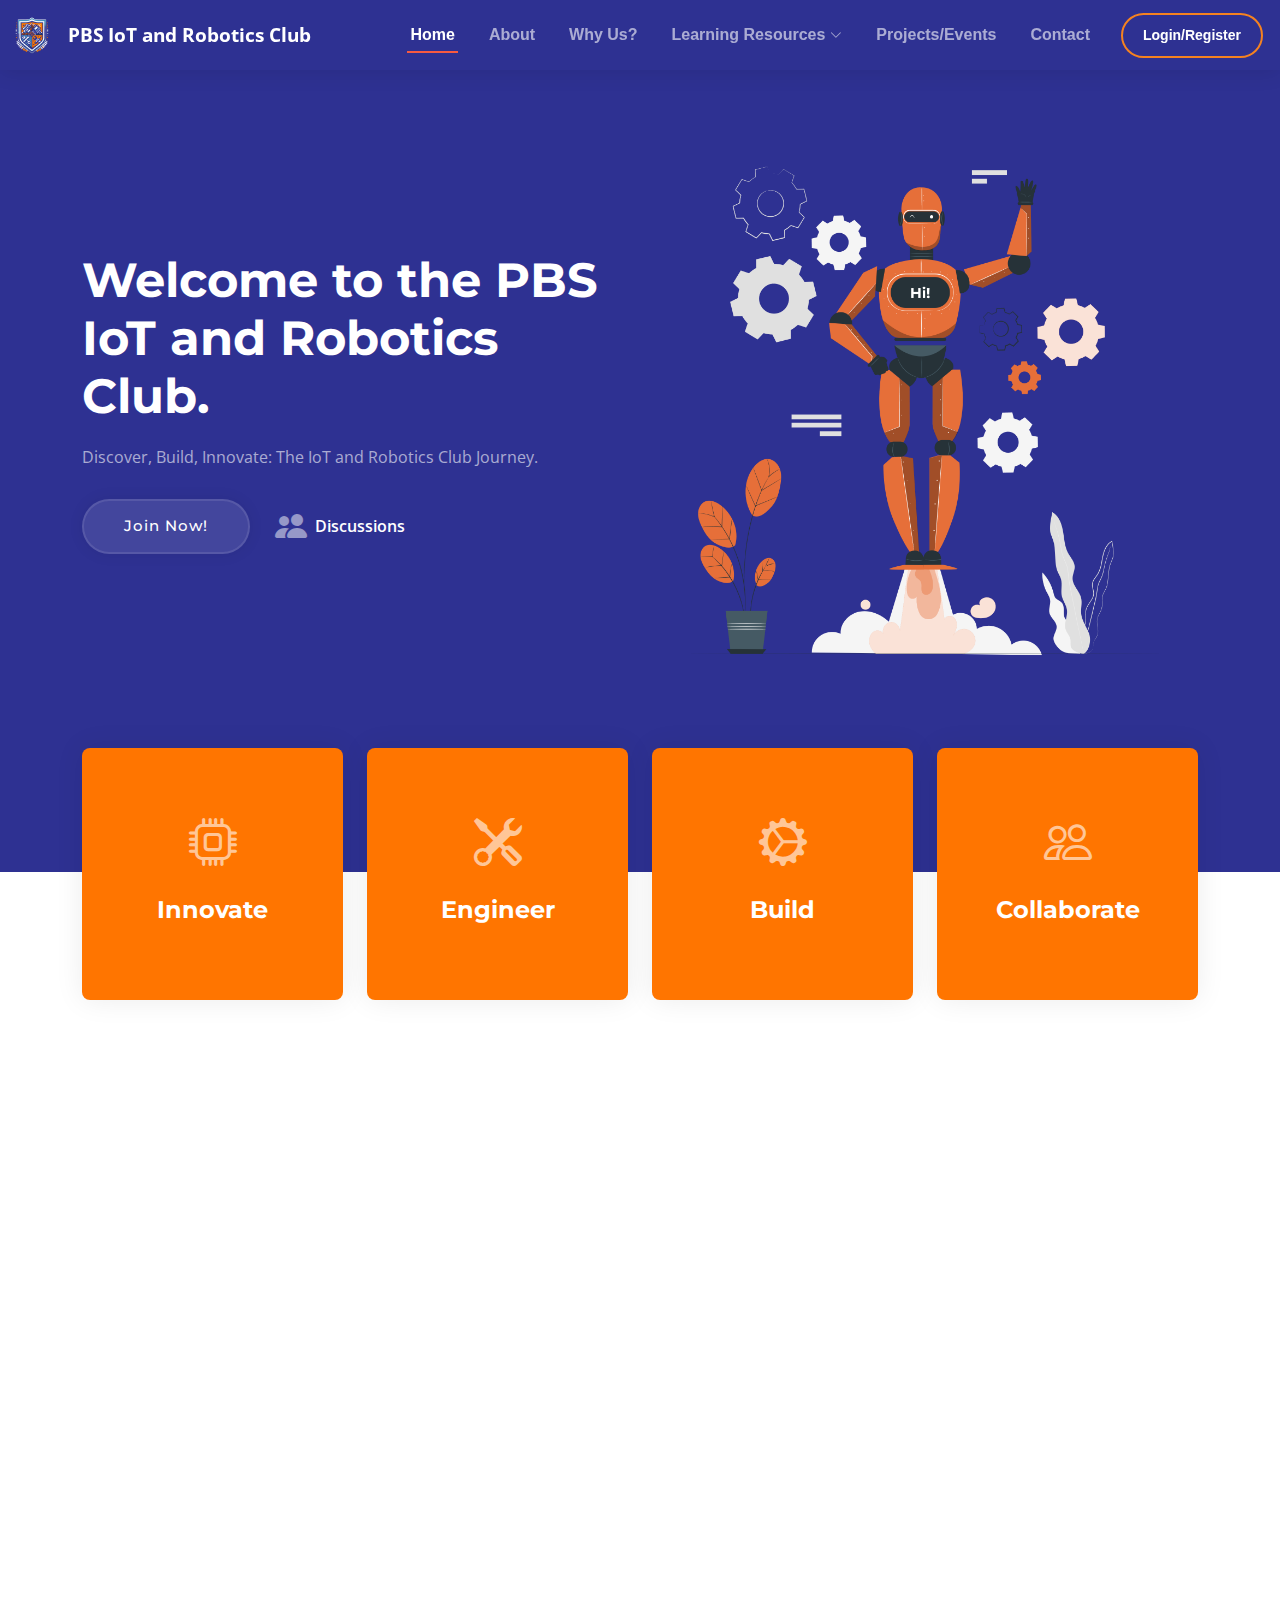
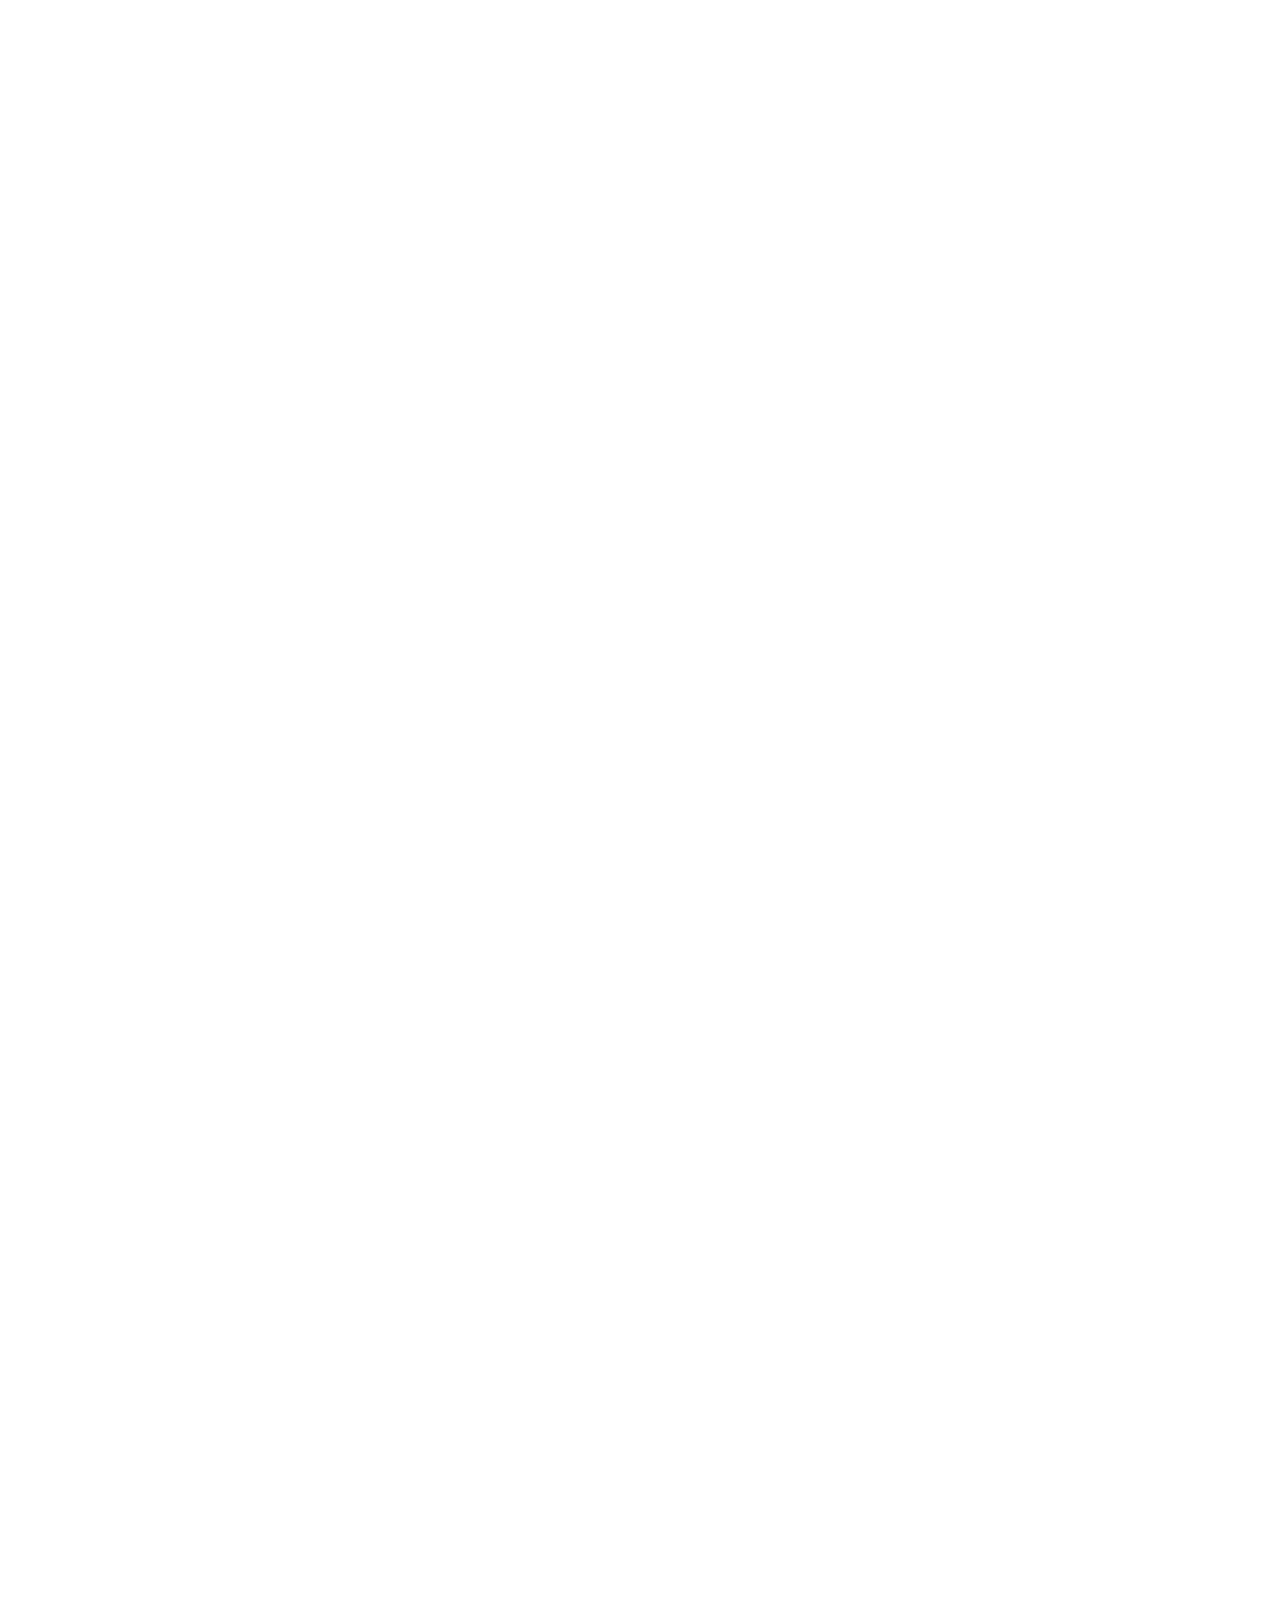
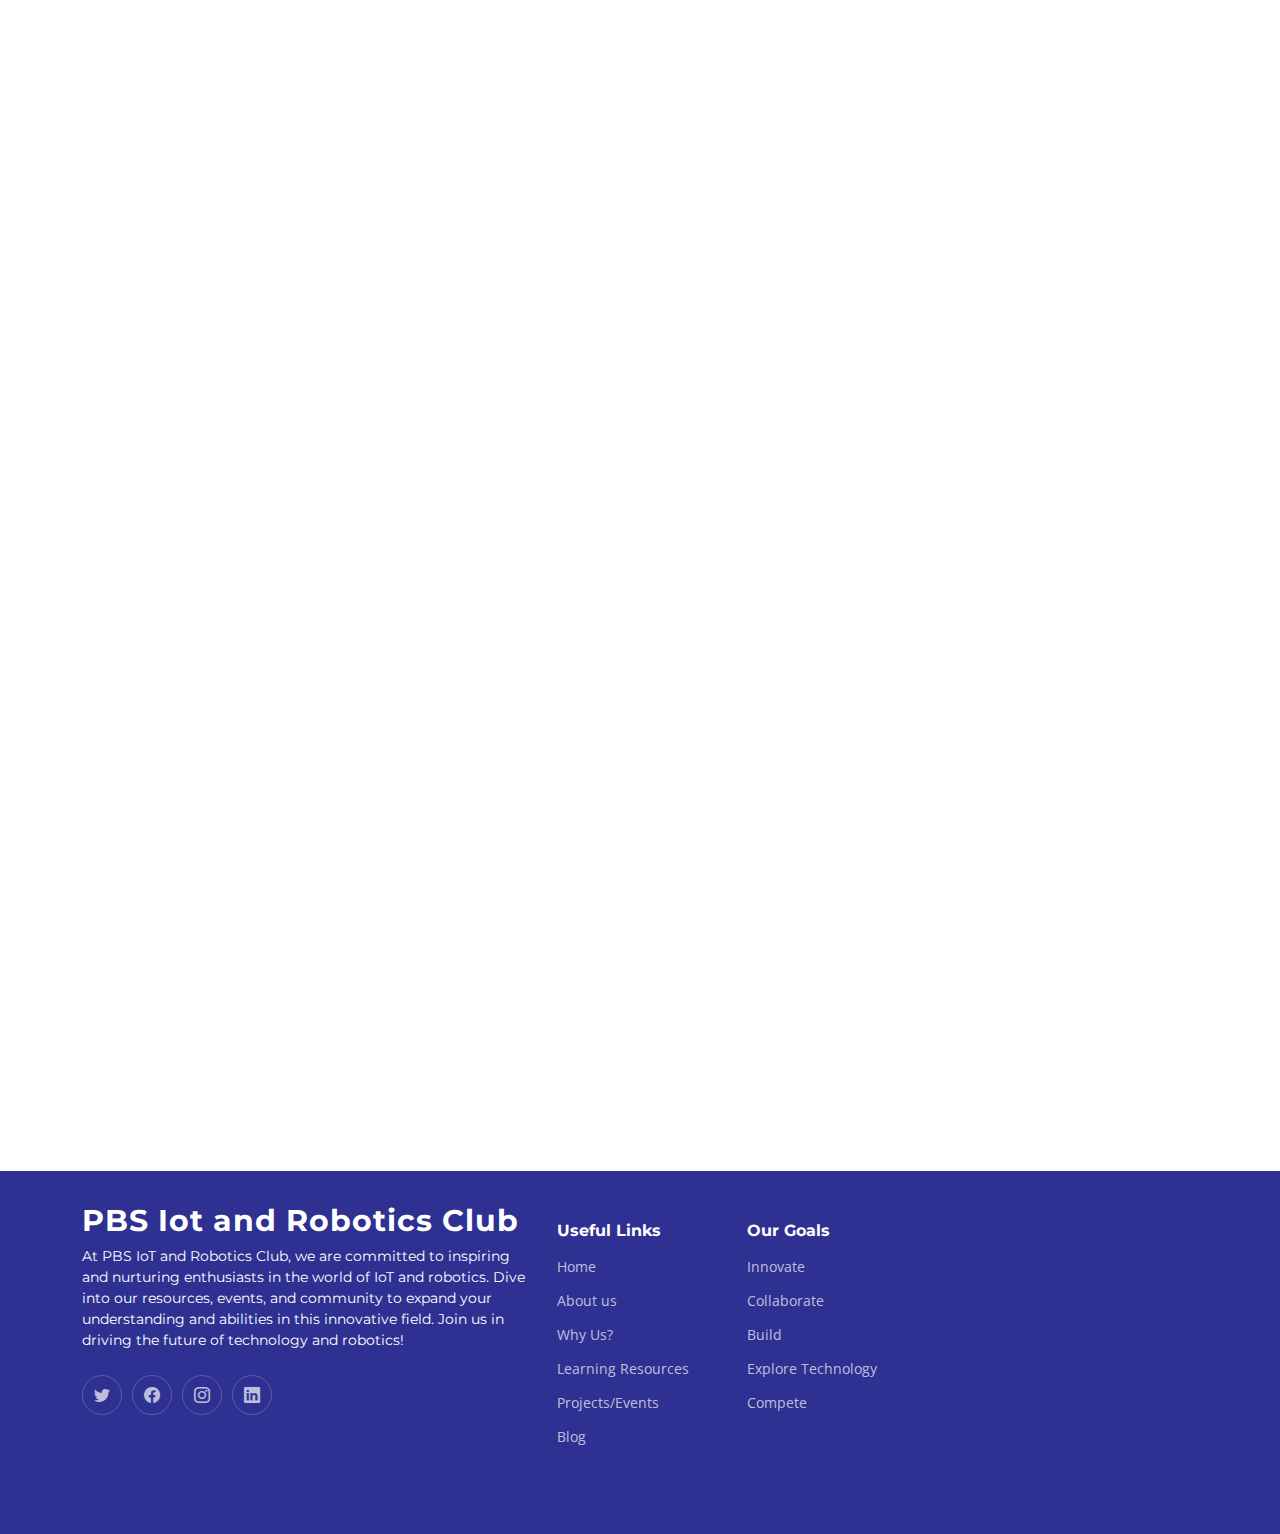
==== index.html @ e4d5af4f "Update index.html" ====
<!DOCTYPE html>
<html lang="en">

<head>
  <meta charset="utf-8">
  <meta name="viewport" content="width=device-width, initial-scale=1">

  <title>PBS IoT and Robotics Club </title>
  <meta property="og:url" content="https://pbscybsec.github.io">
  <meta property="og:title" content="Presidential IoT and Robotics Club">
  <meta name="og:description" content="Welcome to the PBS CyberSecurity Club. Explore cybersecurity topics and resources with us.">
  <meta name="keywords" content="cybersecurity, PBS CyberSecurity Club, online security, hacking, information security">
  <meta property="og:image" content="https://c-d5tp.onrender.com/assets/img/icons/logo.png">

  <!-- Favicons -->
  <link href="assets/img/logo-scl.svg" rel="icon">
  <link href="assets/img/logo-scl.svg" rel="apple-touch-icon">

  <!-- Google Fonts -->
  <link rel="preconnect" href="https://fonts.googleapis.com">
  <link rel="preconnect" href="https://fonts.gstatic.com" crossorigin>
  <link href="https://fonts.googleapis.com/css2?family=Open+Sans:ital,wght@0,300;0,400;0,500;0,600;0,700;1,300;1,400;1,600;1,700&family=Montserrat:ital,wght@0,300;0,400;0,500;0,600;0,700;1,300;1,400;1,500;1,600;1,700&family=Raleway:ital,wght@0,300;0,400;0,500;0,600;0,700;1,300;1,400;1,500;1,600;1,700&display=swap" rel="stylesheet">

  <!-- Vendor CSS Files -->
  <link href="assets/vendor/bootstrap/css/bootstrap.min.css" rel="stylesheet">
  <link href="assets/vendor/bootstrap-icons/bootstrap-icons.css" rel="stylesheet">
  <link href="assets/vendor/aos/aos.css" rel="stylesheet">
  <link href="assets/vendor/glightbox/css/glightbox.min.css" rel="stylesheet">
  <link href="assets/vendor/swiper/swiper-bundle.min.css" rel="stylesheet">
  <link href='https://unpkg.com/boxicons@2.1.4/css/boxicons.min.css' rel='stylesheet'>

  <link href="assets/css/main.css" rel="stylesheet">
  <style>
    .logo .school-name {
      font-size: 1.5rem;
      font-weight: 700;
      margin-left: 10px;
      align-self: center;
      color: #ffffff;
      text-decoration: none;
    }

    @media (max-width: 768px) {
      .logo .school-name {
        font-size: 0.2rem;
      }
    }
  </style>
  <style>
   
    .logo img {
      transition: transform 0.3s ease; 
    }
    
    .logo img:hover {
      transform: scale(1.8);
    }
  
    .header .container-xl {
      display: flex;
      justify-content: space-between;
      align-items: center;
    }
    
    .header .navbar {
      margin-right: 17px; 
    }
    
    .header .navbar .getstarted.scrollto {
      margin-left: auto; 
      padding: 10px 20px;
    }
      @media (max-width: 991px) {
      .header .container-xl {
        flex-direction: column;
      }
      
      .header .navbar .getstarted.scrollto {
        margin-left: 0;
        margin-top: 10px;
      }
    }
    </style>
  </head>
<body>

  <header id="header" class="header d-flex align-items-center">

    <div class="container-fluid container-xl d-flex align-items-center justify-content-between">
      <a href="index.html" class="logo d-flex align-items-center">
       
        <img src="assets/img/logo-scl.png" alt=""> 
        
        <span class="school-name" style="font-size: 1.2em; margin-left: 10px;">PBS IoT and Robotics Club</span> 
      </a>
    </div>
    <nav id="navbar" class="navbar">
        <ul>
          <li><a href="#hero">Home</a></li>
          <li><a href="#about">About</a></li>
          <li><a href="#why-us">Why Us?</a></li>
          <li class="dropdown"><a href=""><span>Learning Resources</span> <i class="bi bi-chevron-down dropdown-indicator"></i></a>
            <ul>
              <li><a href="learning.html">PDF Books</a></li>
              <li><a href="videos.html">Videos</a></li>
              <li><a href="play_ctf.html">Facts</a></li>
              <li><a href="https://wokwi.com/">Build</a></li>
            </ul>
          </li>
          <li><a href="projects.html">Projects/Events</a></li>
          <li><a href="#contact">Contact</a></li>
          <li><a class="getstarted scrollto" href="https://pbscybsec.vercel.app">Login/Register</a></li>
        </ul>
      </nav><!-- .navbar -->

      <i class="mobile-nav-toggle mobile-nav-show bi bi-list"></i>
      <i class="mobile-nav-toggle mobile-nav-hide d-none bi bi-x"></i>

    </div>
  </header><!-- End Header -->
  <!-- End Header -->

  <!-- ======= Hero Section ======= -->
  <section id="hero" class="hero">
    <div class="container position-relative">
      <div class="row gy-5" data-aos="fade-in">
        <div class="col-lg-6 order-2 order-lg-1 d-flex flex-column justify-content-center text-center text-lg-start">
          <h2>Welcome to the PBS IoT and Robotics Club.</span></h2>
          <p>Discover, Build, Innovate: The IoT and Robotics Club Journey.</p>
          <div class="d-flex justify-content-center justify-content-lg-start">
            <a href="https://tally.so/r/meQd4o" class="btn-get-started">Join Now!</a>
            <a href="https://github.com/orgs/pbscybsec/discussions/new/choose" class="btn-watch-video d-flex align-items-center"><i class="bi bi-people-fill"></i><span>Discussions</span></a>
          </div>
        </div>
        <div class="col-lg-6 order-1 order-lg-2">
          <img src="assets/img/hero-img.png" class="img-fluid" alt="" data-aos="zoom-out" data-aos-delay="100">
        </div>
      </div>
    </div>

    <!DOCTYPE html>
<html lang="en">
<head>
<meta charset="UTF-8">
<meta name="viewport" content="width=device-width, initial-scale=1.0">
<title>Robotics Club Icon Boxes with Zoom Effect</title>
<!-- Include your Bootstrap CSS here -->
<link rel="stylesheet" href="https://cdn.jsdelivr.net/npm/bootstrap-icons/font/bootstrap-icons.css">
<style>
  .icon-box {
    transition: transform .3s ease-in-out;
  }

  .icon-box:hover {
    transform: scale(1.05);
  }

  .icon {
    font-size: 48px; /* Adjust the size of the icons as necessary */
    color: #333; /* Color of the icons */
  }

  .title {
    font-size: 20px;
    font-weight: bold;
    margin-top: 10px;
  }

  /* Add additional styling for your icon boxes here */
  
  /* Styles for the AOS animation library if you're using it */
  [data-aos] {
    transition: transform .3s ease-in-out, opacity .3s ease-in-out;
  }

  [data-aos][data-aos][data-aos-delay="100"] {
    transition-delay: 0.1s;
  }

  [data-aos][data-aos][data-aos-delay="200"] {
    transition-delay: 0.2s;
  }

  [data-aos][data-aos][data-aos-delay="300"] {
    transition-delay: 0.3s;
  }

  [data-aos][data-aos][data-aos-delay="400"] {
    transition-delay: 0.4s;
  }
</style>
</head>
<body>

<div class="icon-boxes position-relative">
  <div class="container position-relative">
    <div class="row gy-4 mt-5">

      <div class="col-xl-3 col-md-6" data-aos="fade-up" data-aos-delay="100">
        <div class="icon-box">
          <div class="icon"><i class="bi bi-cpu"></i></div>
          <h4 class="title"><a href="#" class="stretched-link">Innovate</a></h4>
        </div>
      </div><!-- End Icon Box -->

      <div class="col-xl-3 col-md-6" data-aos="fade-up" data-aos-delay="200">
        <div class="icon-box">
          <div class="icon"><i class="bi bi-tools"></i></div>
          <h4 class="title"><a href="#" class="stretched-link">Engineer</a></h4>
        </div>
      </div><!-- End Icon Box -->

      <div class="col-xl-3 col-md-6" data-aos="fade-up" data-aos-delay="300">
        <div class="icon-box">
          <div class="icon"><i class="bi bi-gear-wide-connected"></i></div>
          <h4 class="title"><a href="#" class="stretched-link">Build</a></h4>
        </div>
      </div><!-- End Icon Box -->

      <div class="col-xl-3 col-md-6" data-aos="fade-up" data-aos-delay="400">
        <div class="icon-box">
          <div class="icon"><i class="bi bi-people"></i></div>
          <h4 class="title"><a href="#" class="stretched-link">Collaborate</a></h4>
        </div>
      </div><!-- End Icon Box -->

    </div>
  </div>
</div>
</section>
  <!-- End Hero Section -->

  <main id="main">
  <!-- ======= About Us Section ======= -->
    <section id="about" class="about">
      <div class="container" data-aos="fade-up">
        <div class="section-header">
          <h2>About Us</h2>
        </div>

       <!-- Start About Robotics Club Section -->
       <!DOCTYPE html>
       <html lang="en">
       <head>
       <meta charset="UTF-8">
       <meta name="viewport" content="width=device-width, initial-scale=1.0">
       <title>Robotics Club About Section</title>
       <!-- Add your existing stylesheet links here -->
       <style>
         .zoom-hover {
           transition: transform .2s; /* Animation */
           margin: 0 auto;
           display: block;
         }
       
         .zoom-hover:hover {
           transform: scale(1.1); /* (110% zoom - Feel free to change it) */
         }
       </style>
       </head>
       <body>
       
       <div class="container">
         <div class="row gy-4">
           <div class="col-lg-6">
             <h3 class="display-4 fw-bold text-primary">Engineering Tomorrow's Innovators</h3>
             
              <img src="assets/img/about.jpg" class="img-fluid rounded-4 mb-4 shadow zoom-hover" alt="Robotics Club Activities">
               <p> At the heart of the Presidential Business School's IoT and Robotics Club thrives a community of dedicated students, united by their intense passion for robotics and the innovative realm of automation. Our club is a sanctuary for seasoned experts and novices alike, presenting a spectrum of opportunities to discover, construct, and pioneer.</p>
            </div>
           <div class="col-lg-6">
             <div class="content ps-0 ps-lg-5">
               <p class="fst-italic">
                Welcome to the Presidential Business School's IoT and Robotics Club, the hub for those passionate about the interconnected world of the Internet of Things (IoT) and the dynamic field of robotics. Our club is dedicated to fostering a comprehensive knowledge of IoT and robotics, providing our members with the resources to innovate not just in robotics, but in creating intelligent, interconnected systems that are the bedrock of the future.
               </p>
               <ul>
                 <li><i class="bi bi-check-circle-fill"></i>  Discover the intricacies of IoT and robotics.</li>
                 <li><i class="bi bi-check-circle-fill"></i>  Engage with fellow enthusiasts and experts in the field.</li>
                 <li><i class="bi bi-check-circle-fill"></i>  Excel in a nurturing and inventive environment.</li>
               </ul>
               <p>
                Explore the convergence of digital and physical worlds through IoT, delve into the complexities of robotic systems, and contribute to groundbreaking initiatives. The PBS IoT and Robotics Club is your gateway to becoming a part of the revolution in global connectivity and automation. Join us and be at the forefront of the IoT and robotics revolution.
               </p>
       
               <div class="position-relative mt-4">
                 <h4 class="mb-3 text-uppercase text-secondary">Origin of Robotics:</h4>
                 
                  <img src="assets/img/about-2.jpg" class="img-fluid rounded-4 shadow zoom-hover" alt="Intro to Robotics">
                  <a href="https://www.youtube.com/watch?v=uoC2ZGRI8a8" class="glightbox play-btn"></a>
               </div>   
             </div>
           </div>
         </div>
       </div>
     <!-- Add your existing script links here -->
       
       </body>
       </html>
    <!-- ======= Clients Section ======= -->
    <section id="clients" class="clients">
      <div class="container" data-aos="zoom-out">

        <div class="clients-slider swiper">
          <div class="swiper-wrapper align-items-center">
            <div class="swiper-slide"><img src="assets/img/clients/client-1.png" class="img-fluid" alt=""></div>
            <div class="swiper-slide"><img src="assets/img/clients/client-2.png" class="img-fluid" alt=""></div>
            <div class="swiper-slide"><img src="assets/img/clients/client-3.png" class="img-fluid" alt=""></div>
            <div class="swiper-slide"><img src="assets/img/clients/client-4.png" class="img-fluid" alt=""></div>
            <div class="swiper-slide"><img src="assets/img/clients/client-5.png" class="img-fluid" alt=""></div>
            <div class="swiper-slide"><img src="assets/img/clients/client-6.png" class="img-fluid" alt=""></div>
            <div class="swiper-slide"><img src="assets/img/clients/client-7.png" class="img-fluid" alt=""></div>
            <div class="swiper-slide"><img src="assets/img/clients/client-8.png" class="img-fluid" alt=""></div>
          </div>
        </div>

      </div>
    </section><!-- End Clients Section -->

    <!-- ======= Stats Counter Section ======= -->
    <section id="stats-counter" class="stats-counter">
      <div class="container" data-aos="fade-up">

        <div class="row gy-4 align-items-center">

          <div class="col-lg-6">
            <img src="assets/img/stats-img.svg" alt="" class="img-fluid">
          </div>

          <div class="col-lg-6">

            <div class="stats-item d-flex align-items-center">
              <span data-purecounter-start="0" data-purecounter-end="70" data-purecounter-duration="1" class="purecounter"></span>
              <p><strong>Happy Members</strong> of our IoT and Robotics Club.</p>
            </div><!-- End Stats Item -->

            <div class="stats-item d-flex align-items-center">
              <span data-purecounter-start="0" data-purecounter-end="2" data-purecounter-duration="1" class="purecounter"></span>
              <p><strong>Events Organize</strong> by Our Club.</p>
            </div><!-- End Stats Item -->

            <div class="stats-item d-flex align-items-center">
              <span data-purecounter-start="0" data-purecounter-end="5" data-purecounter-duration="1" class="purecounter"></span>
              <p><strong>Hours Of Support</strong> spended for members.</p>
            </div><!-- End Stats Item -->

          </div>

        </div>

      </div>
    </section><!-- End Stats Counter Section -->

    <!-- ======= Our Goals Section ======= -->
    <section id="why-us" class="why-us sections-bg">
      <div class="container-fluid" data-aos="fade-up">
    
        <div class="row">
    
          <div class="col-lg-7 d-flex flex-column justify-content-center align-items-stretch  order-2 order-lg-1">
    
            <div class="content">
              <h3>PBS IoT and Robotics Club Goals:</h3>
              <p>
                Our objectives are the driving force behind our club. They inspire our dedication to innovation, teamwork, and technological mastery.
              </p>
            </div>
    
            <div class="accordion-list">
              <ul>
                <li>
                  <a data-bs-toggle="collapse" class="collapse" data-bs-target="#accordion-list-1"><span>01</span> Innovation and Design <i class="bx bx-chevron-down icon-show"></i><i class="bx bx-chevron-up icon-close"></i></a>
                  <div id="accordion-list-1" class="collapse show" data-bs-parent=".accordion-list">
                    <p>
                      We focus on pushing the boundaries of IoT and robotics, fostering an environment where design and innovation lead to the creation of advanced technology.
                    </p>
                  </div>
                </li>
    
                <li>
                  <a data-bs-toggle="collapse" data-bs-target="#accordion-list-2" class="collapsed"><span>02</span> Community Engagement <i class="bx bx-chevron-down icon-show"></i><i class="bx bx-chevron-up icon-close"></i></a>
                  <div id="accordion-list-2" class="collapse" data-bs-parent=".accordion-list">
                    <p>
                      Engaging with the community is key. We organize events and workshops to introduce robotics to the wider community and inspire future generations.
                    </p>
                  </div>
                </li>
    
                <li>
                  <a data-bs-toggle="collapse" data-bs-target="#accordion-list-3" class="collapsed"><span>03</span> Technical Skill Development <i class="bx bx-chevron-down icon-show"></i><i class="bx bx-chevron-up icon-close"></i></a>
                  <div id="accordion-list-3" class="collapse" data-bs-parent=".accordion-list">
                    <p>
                      Members have opportunities to develop their technical skills through hands-on projects, competitions, and collaboration with experienced mentors.
                    </p>
                  </div>
                </li>
    
                <li>
                  <a data-bs-toggle="collapse" data-bs-target="#accordion-list-4" class="collapsed"><span>04</span> Professional Networking <i class="bx bx-chevron-down icon-show"></i><i class="bx bx-chevron-up icon-close"></i></a>
                  <div id="accordion-list-4" class="collapse" data-bs-parent=".accordion-list">
                    <p>
                      We provide a platform for students to connect with industry professionals, opening doors to internships, job opportunities, and collaborative projects.
                    </p>
                  </div>
                </li>
    
                <li>
                  <a data-bs-toggle="collapse" data-bs-target="#accordion-list-5" class="collapsed"><span>05</span> Research and Development <i class="bx bx-chevron-down icon-show"></i><i class="bx bx-chevron-up icon-close"></i></a>
                  <div id="accordion-list-5" class="collapse" data-bs-parent=".accordion-list">
                    <p>
                      Our club encourages research in IoT and robotics to discover new possibilities and contribute valuable insights to the field of robotics.
                    </p>
                  </div>
                </li>
    
              </ul>
            </div>
          </div>
    
          <div class="col-lg-5 align-items-stretch order-1 order-lg-2 img img-zoom" style='background-image: url("assets/img/roboco-us.png");' data-aos="zoom-in" data-aos-delay="150">&nbsp;</div>
    </div>
  </div>
</section>

   

    <!-- ======= Contact Section ======= -->
    <section id="contact" class="contact">
      <div class="container" data-aos="fade-up">

        <div class="section-header">
          <h2>Contact</h2>
          <p>If you have any questions or would like to join the PBS IoT and Robotics Club, please feel free to reach out to us:</p>
        </div>

        <div class="row gx-lg-0 gy-4">

          <div class="col-lg-4">

            <div class="info-container d-flex flex-column align-items-center justify-content-center">
              <div class="info-item d-flex">
                <i class="bi bi-geo-alt flex-shrink-0"></i>
                <div>
                  <h4>Location:</h4>
                  <p>Thapagaun, Baneshwor, Ktm 44700</p>
                </div>
              </div><!-- End Info Item -->

              <div class="info-item d-flex">
                <i class="bi bi-envelope flex-shrink-0"></i>
                <div>
                  <h4>Email:</h4>
                  <p>info@pbsIoTrobotics.edu.np</p>
                </div>
              </div><!-- End Info Item -->

              <div class="info-item d-flex">
                <i class="bi bi-phone flex-shrink-0"></i>
                <div>
                  <h4>Call:</h4>
                  <p>+977 9828137850</p>
                </div>
              </div><!-- End Info Item -->

              <div class="info-item d-flex">
                <i class="bi bi-clock flex-shrink-0"></i>
                <div>
                  <h4>Open Hours:</h4>
                  <p>Mon-Sat: 11AM - 23PM</p>
                </div>
              </div><!-- End Info Item -->
            </div>

          </div>

          <div class="col-lg-8">
            <form action="http://localhost:8080/submit" method="post" role="form" class="php-email-form">
              <div class="row">
                <div class="col-md-6 form-group">
                  <input type="text" name="name" class="form-control" id="name" placeholder="Your Name" required>
                </div>
                <div class="col-md-6 form-group mt-3 mt-md-0">
                  <input type="email" class="form-control" name="email" id="email" placeholder="Your Email" required>
                </div>
              </div>
              <div class="form-group mt-3">
                <input type="text" class="form-control" name="subject" id="subject" placeholder="Subject" required>
              </div>
              <div class="form-group mt-3">
                <textarea class="form-control" name="message" rows="7" placeholder="Message" required></textarea>
              </div>
              <div class="my-3">
                <div class="sent-message">Your message has been sent. Thank you!</div>
              </div>
              <div class="text-center"><button type="submit">Send Message</button></div>
            </form>
          </div><!-- End Contact Form -->
        </div>
      </div>
    </section><!-- End Contact Section -->

  </main><!-- End #main -->

  
    <!-- ======= Footer ======= -->
    <footer id="footer" class="footer">

      <div class="container">
          <div class="row gy-4">
              <div class="col-lg-5 col-md-12 footer-info">
                  <a href="index.html" class="logo d-flex align-items-center">
                      <span>PBS Iot and Robotics Club</span>
                  </a>
                  <p>At PBS IoT and Robotics Club, we are committed to inspiring and nurturing enthusiasts in the world of IoT and robotics. Dive into our resources, events, and community to expand your understanding and abilities in this innovative field. Join us in driving the future of technology and robotics!</p>
                  <div class="social-links d-flex mt-4">
                      <a href="#" class="twitter"><i class="bi bi-twitter"></i></a>
                      <a href="https://www.facebook.com/pbscybsec" class="facebook"><i class="bi bi-facebook"></i></a>
                      <a href="#" class="instagram"><i class="bi bi-instagram"></i></a>
                      <a href="#" class="linkedin"><i class="bi bi-linkedin"></i></a>
                  </div>
              </div>
  
              <div class="col-lg-2 col-6 footer-links">
                  <h4>Useful Links</h4>
                  <ul>
                      <li><a href="#hero">Home</a></li>
                      <li><a href="#about">About us</a></li>
                      <li><a href="#why-us">Why Us?</a></li>
                      <li><a href="#resources">Learning Resources</a></li>
                      <li><a href="#Projects/Events">Projects/Events</a></li>
                      <li><a href="blog.html">Blog</a></li>
                  </ul>
              </div>
  
              <div class="col-lg-2 col-6 footer-links">
                  <h4>Our Goals</h4>
                  <ul>
                      <li><a href="#">Innovate</a></li>
                      <li><a href="#">Collaborate</a></li>
                      <li><a href="#">Build</a></li>
                      <li><a href="#">Explore Technology</a></li>
                      <li><a href="#">Compete</a></li>
                  </ul>
              </div>
          </div>
      </div>
  
      
  
  </footer>
    <!-- End Footer -->
    <!-- End Footer -->
  <!-- End Footer -->

  <a href="#" class="scroll-top d-flex align-items-center justify-content-center"><i class="bi bi-arrow-up-short"></i></a>

  <div id="preloader"></div>
     <!-- End Preloader -->
  <!-- Messenger Chat Plugin Code -->
  <div id="fb-root"></div>

  <!-- Your Chat Plugin code -->
  <div id="fb-customer-chat" class="fb-customerchat">
  </div>

  <script>
    var chatbox = document.getElementById('fb-customer-chat');
    chatbox.setAttribute("page_id", "276427919892722");
    chatbox.setAttribute("attribution", "biz_inbox");
  </script>

  <!-- Your SDK code -->
  <script>
    window.fbAsyncInit = function() {
      FB.init({
        xfbml            : true,
        version          : 'v18.0'
      });
    };

    (function(d, s, id) {
      var js, fjs = d.getElementsByTagName(s)[0];
      if (d.getElementById(id)) return;
      js = d.createElement(s); js.id = id;
      js.src = 'https://connect.facebook.net/en_US/sdk/xfbml.customerchat.js';
      fjs.parentNode.insertBefore(js, fjs);
    }(document, 'script', 'facebook-jssdk'));
  </script>
  <!-- Vendor JS Files -->
  <script src="assets/vendor/bootstrap/js/bootstrap.bundle.min.js"></script>
  <script src="assets/vendor/aos/aos.js"></script>
  <script src="assets/vendor/glightbox/js/glightbox.min.js"></script>
  <script src="assets/vendor/purecounter/purecounter_vanilla.js"></script>
  <script src="assets/vendor/swiper/swiper-bundle.min.js"></script>
  <script src="assets/vendor/isotope-layout/isotope.pkgd.min.js"></script>
  <script src="assets/vendor/php-email-form/validate.js"></script>

  <!-- Template Main JS File -->
  <script src="assets/js/main.js"></script>
<script src="assets/js/form.js"></script>

</body>

</html>
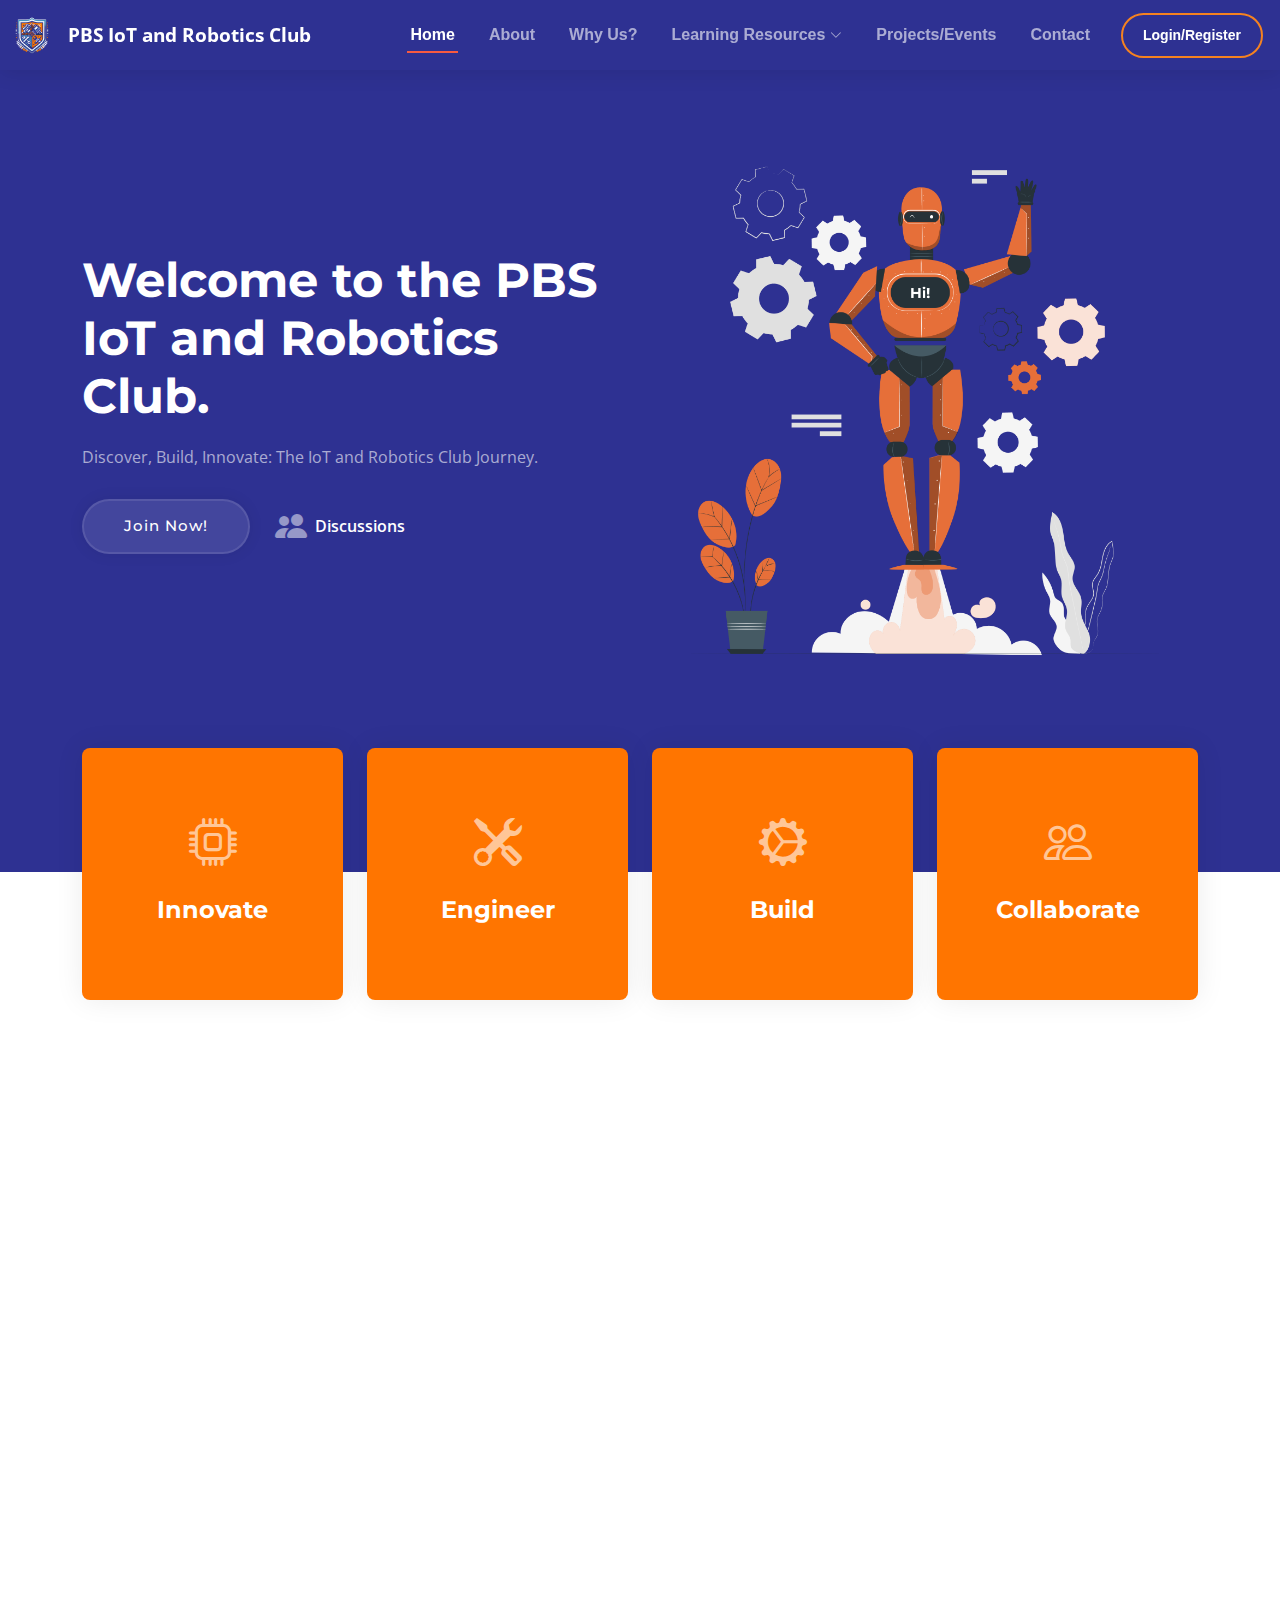
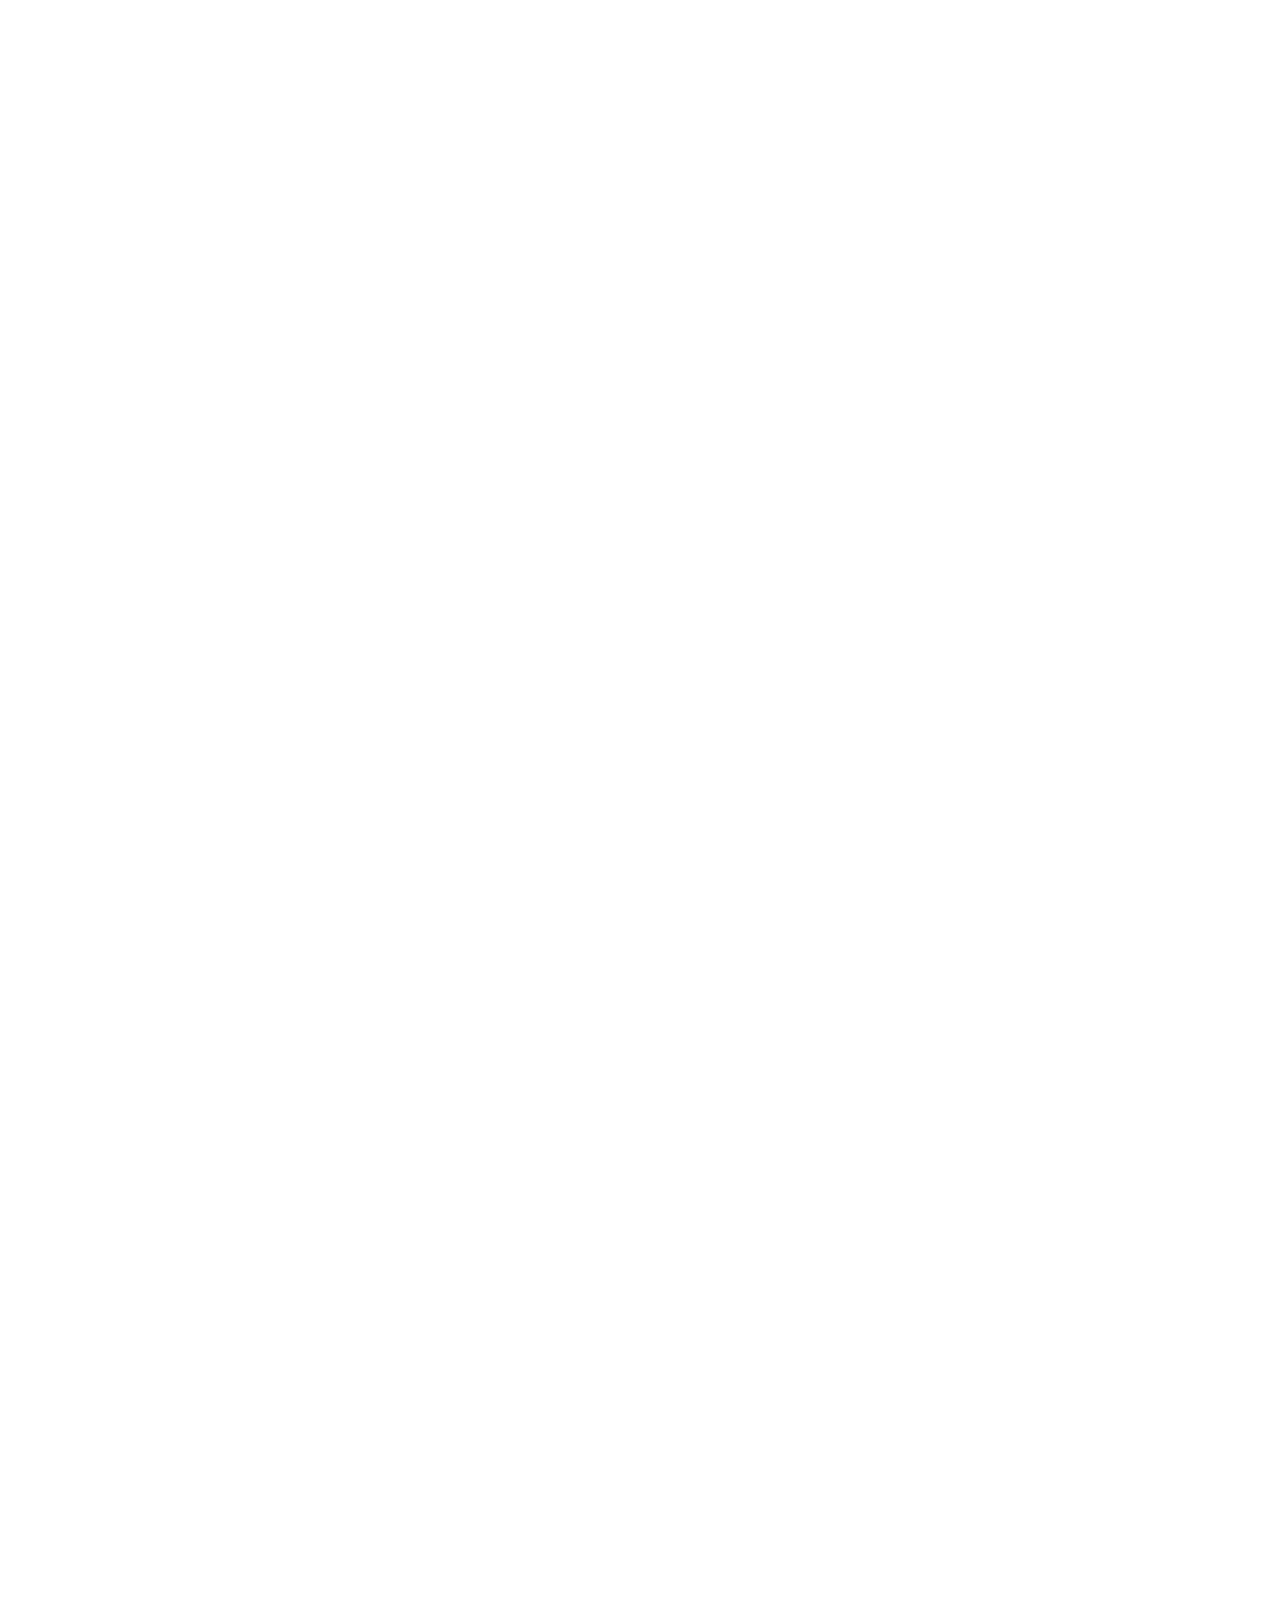
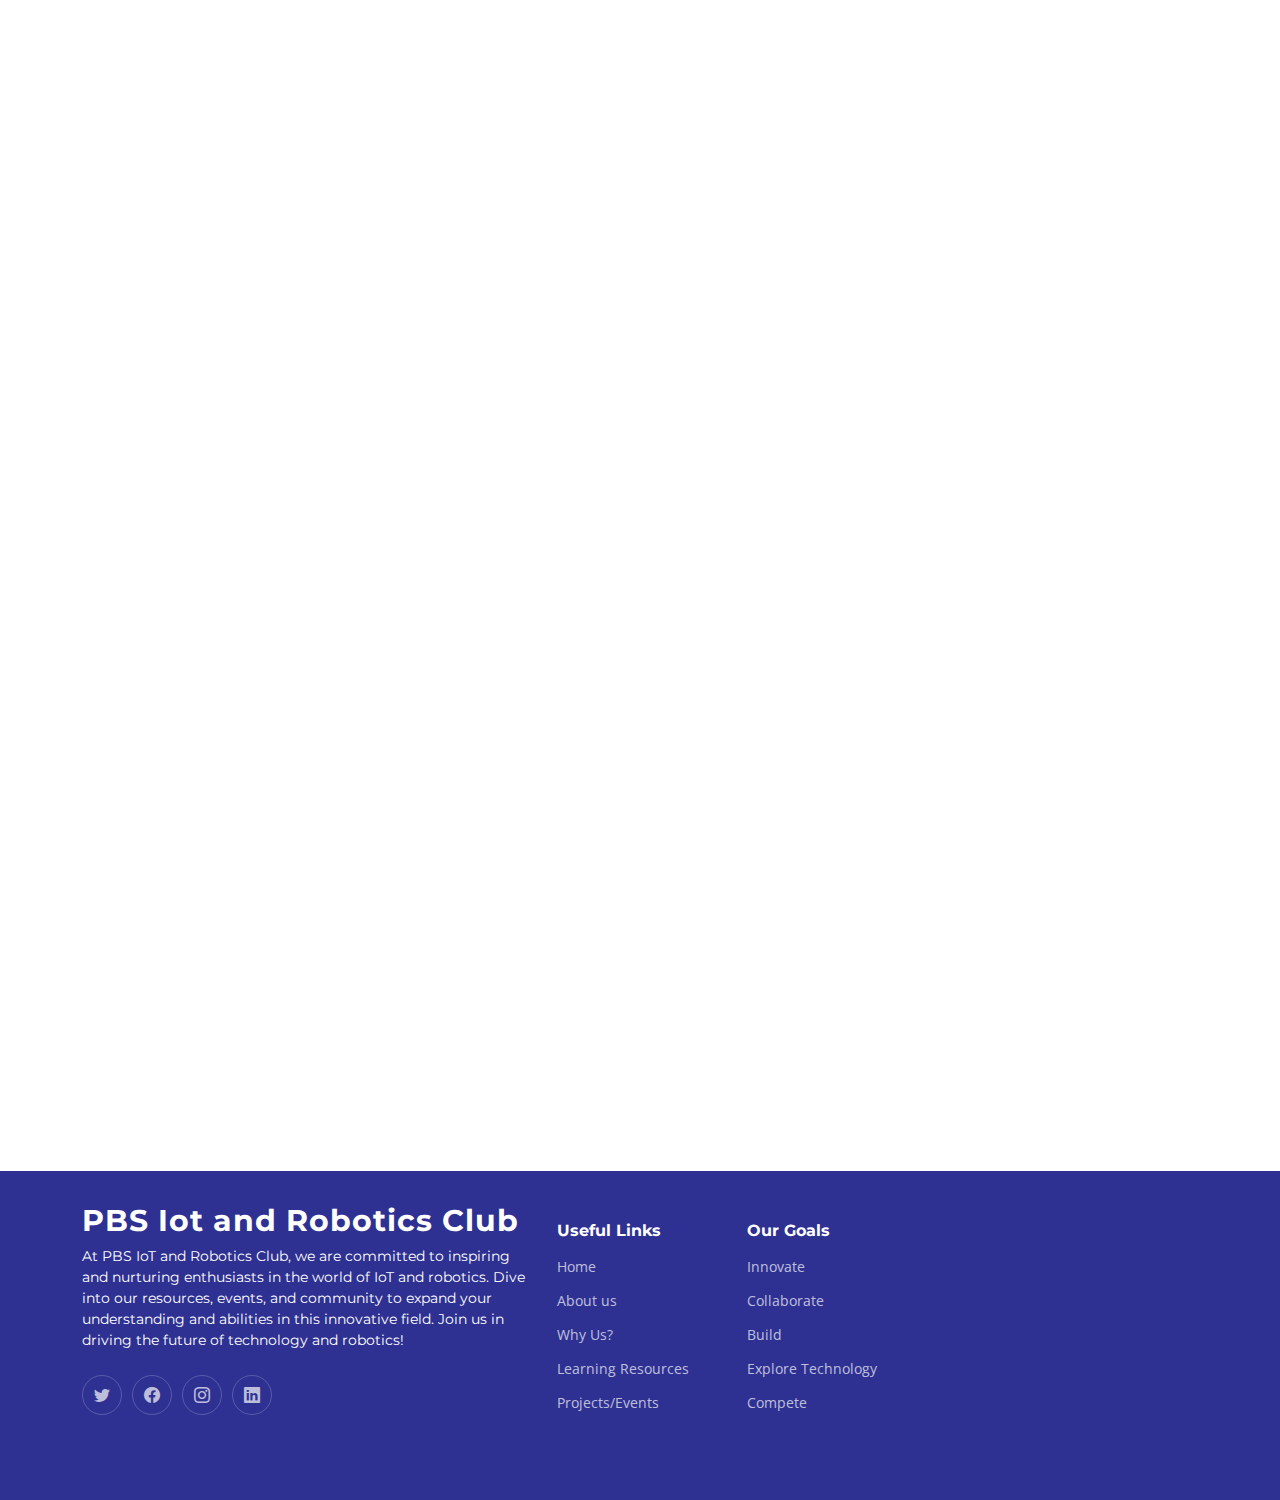
==== commit 17dcb050: "Update index.html" ====
--- a/index.html
+++ b/index.html
@@ -527,7 +527,7 @@
                       <li><a href="#why-us">Why Us?</a></li>
                       <li><a href="#resources">Learning Resources</a></li>
                       <li><a href="#Projects/Events">Projects/Events</a></li>
-                      <li><a href="blog.html">Blog</a></li>
+                      
                   </ul>
               </div>
   
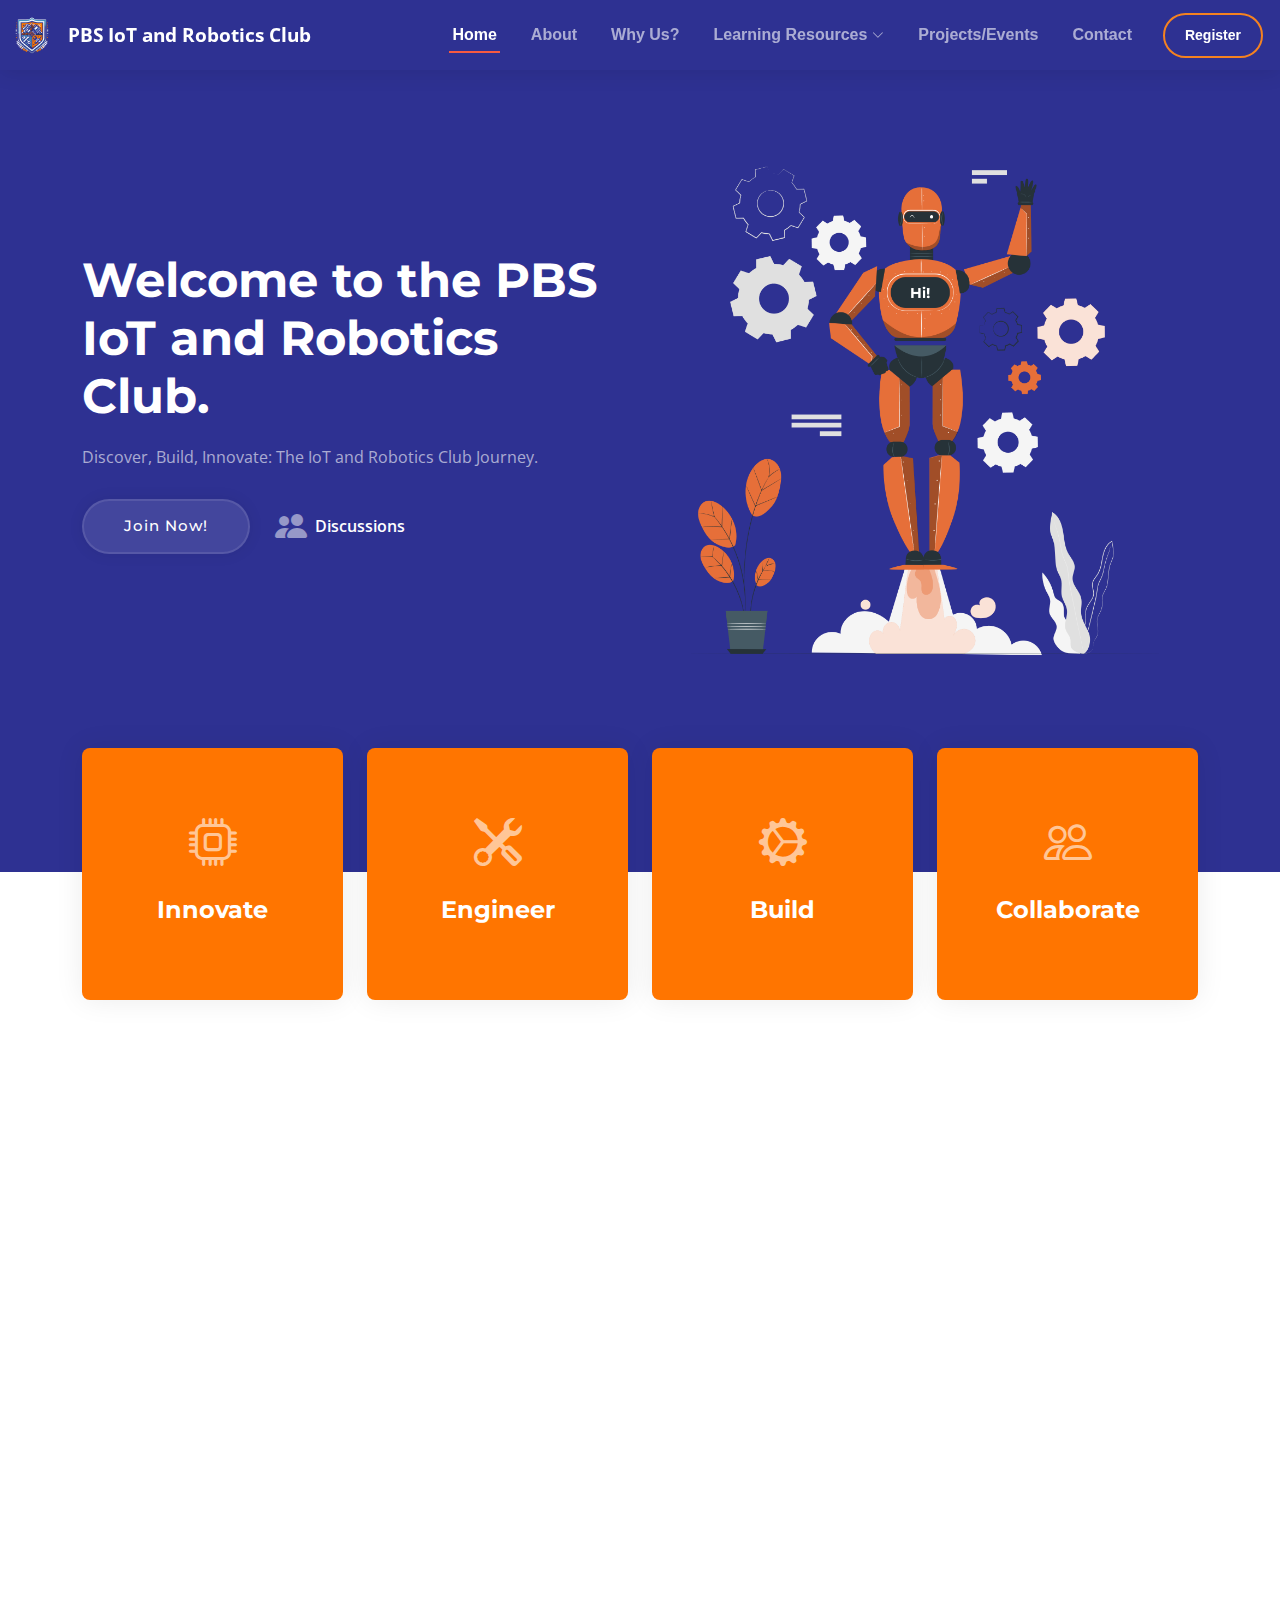
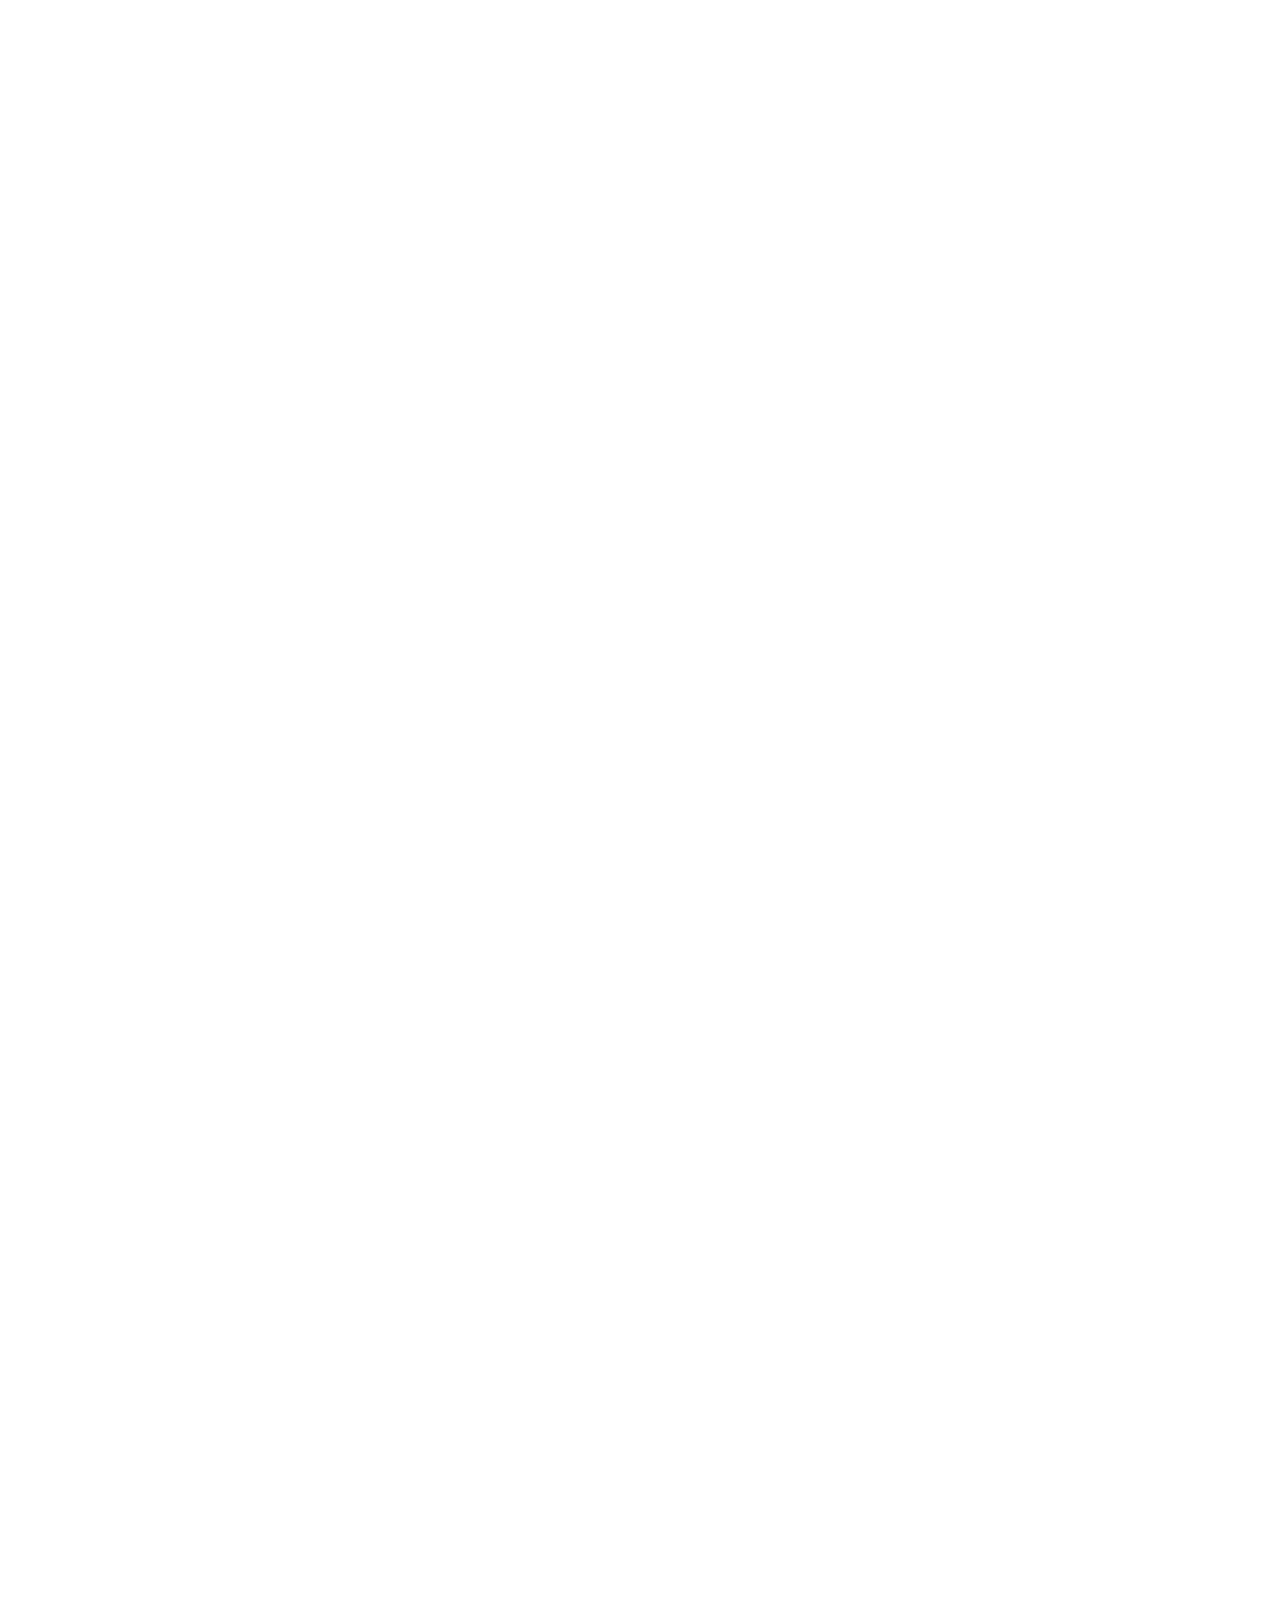
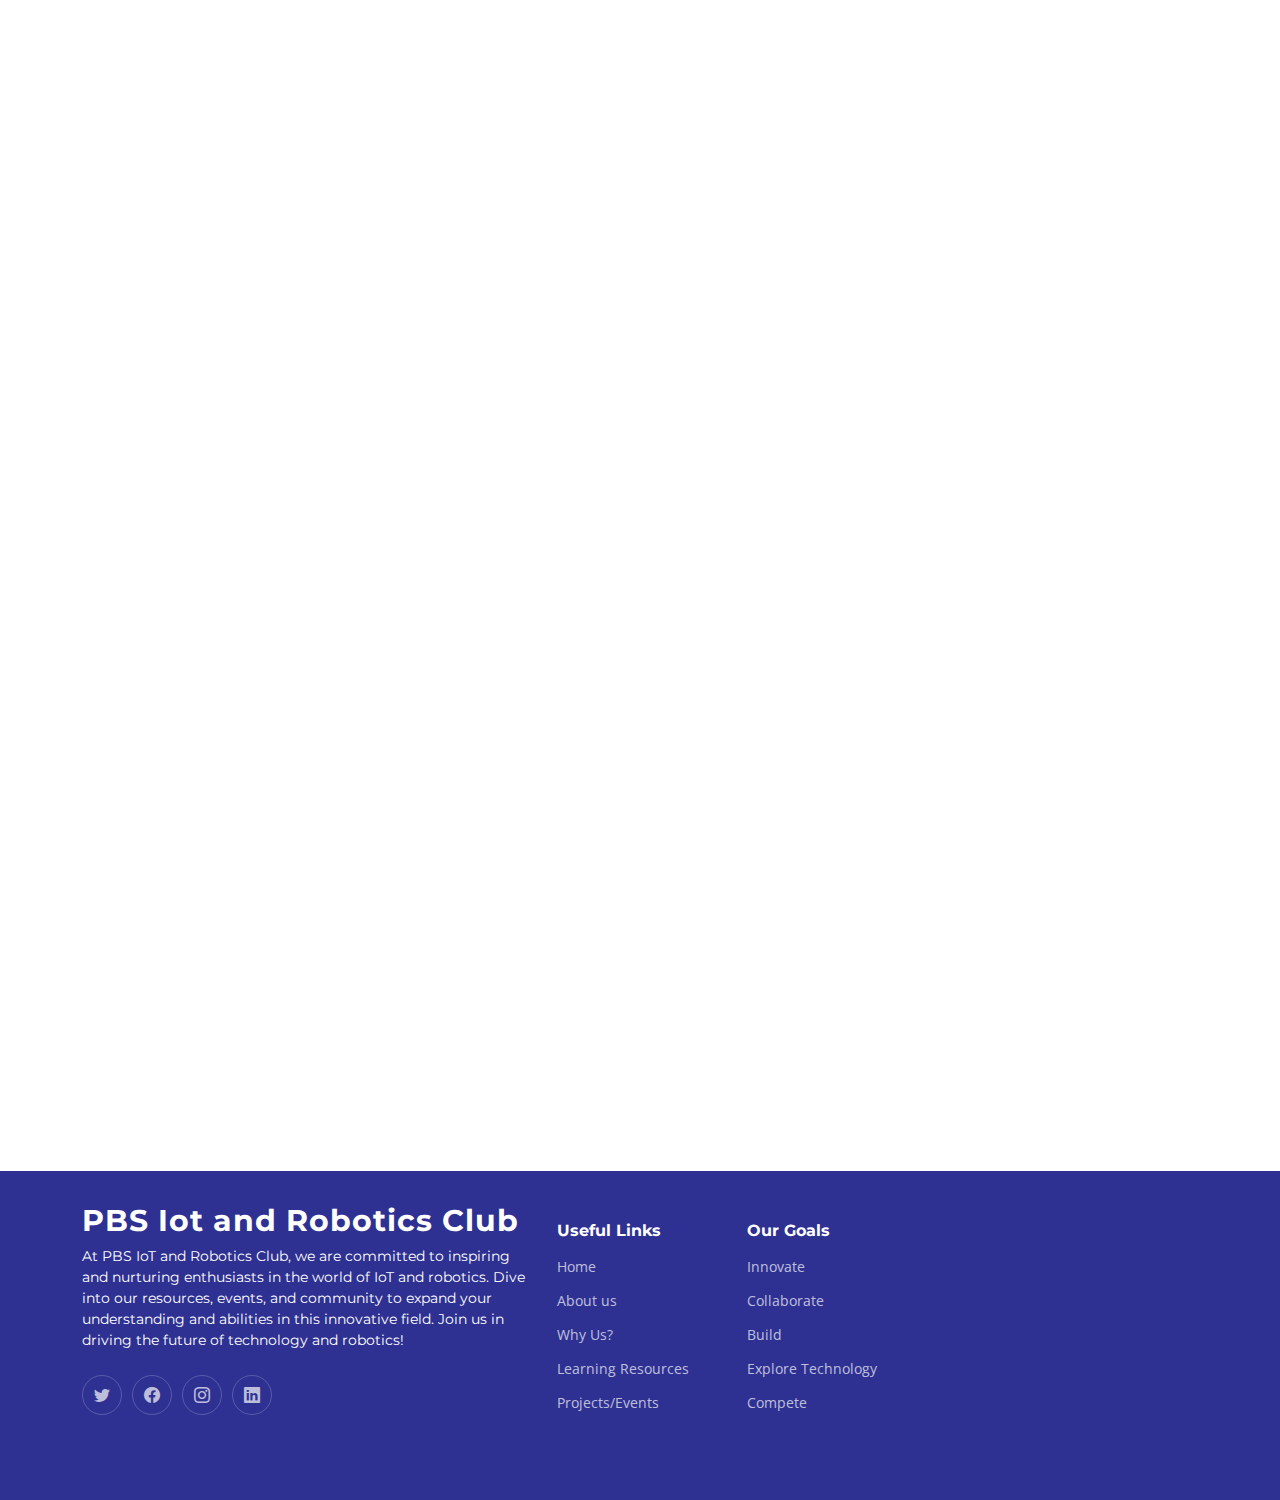
==== commit daf2cd6f: "Update index.html" ====
--- a/index.html
+++ b/index.html
@@ -109,7 +109,7 @@
           </li>
           <li><a href="projects.html">Projects/Events</a></li>
           <li><a href="#contact">Contact</a></li>
-          <li><a class="getstarted scrollto" href="https://pbscybsec.vercel.app">Login/Register</a></li>
+          <li><a class="getstarted scrollto" href="https://pbscybsec.vercel.app">Register</a></li>
         </ul>
       </nav><!-- .navbar -->
 
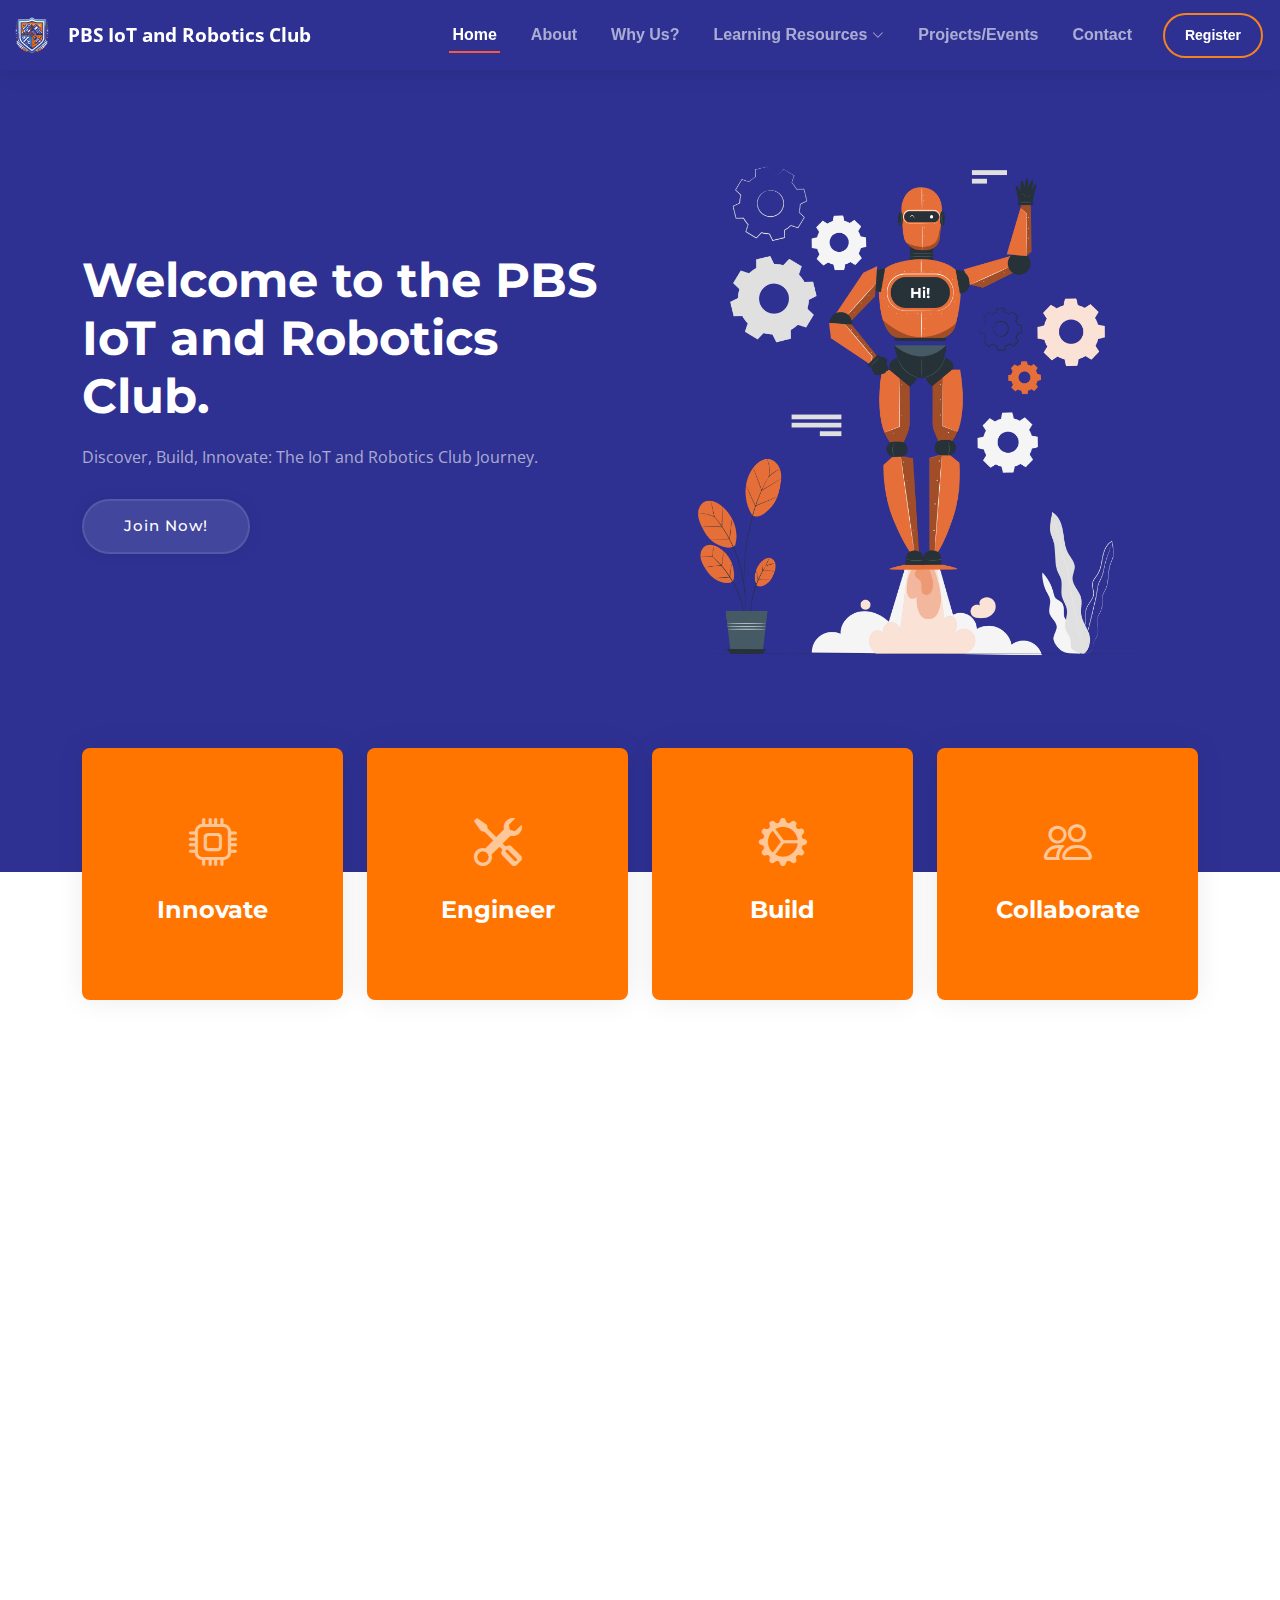
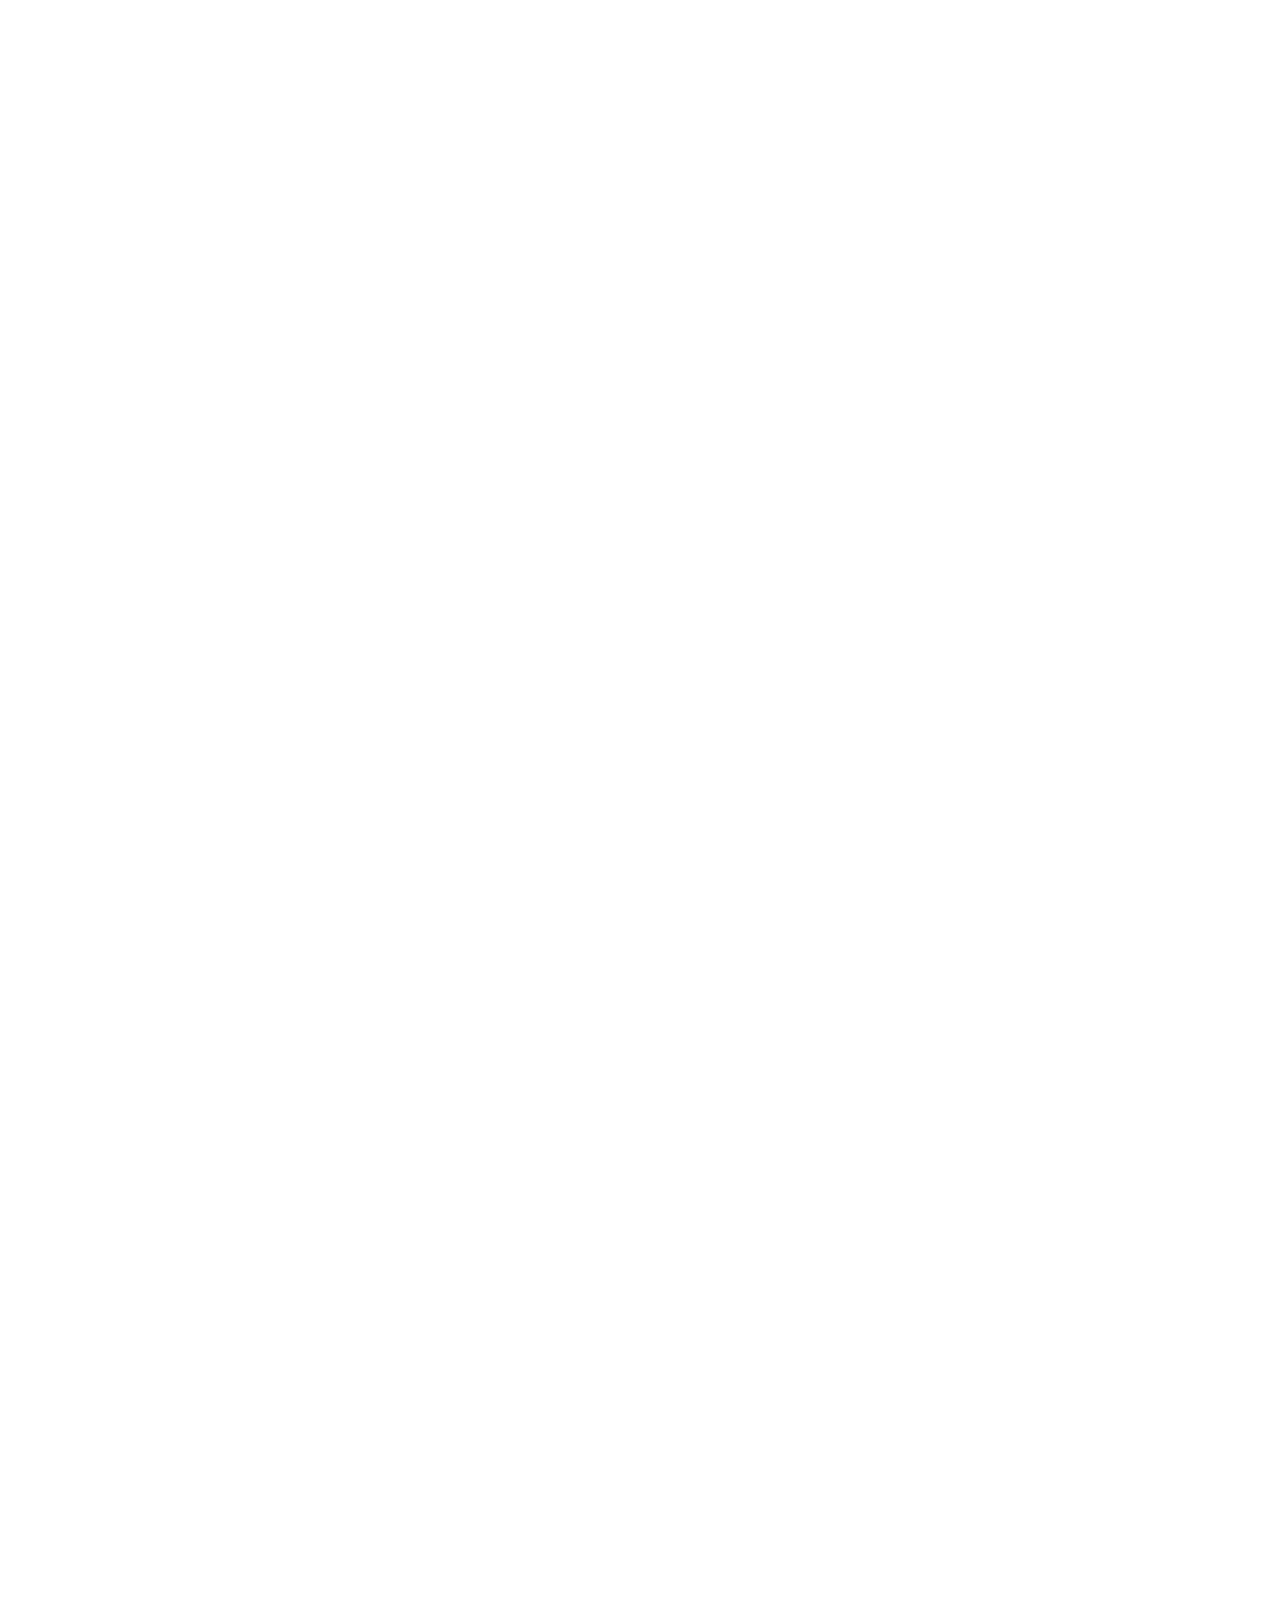
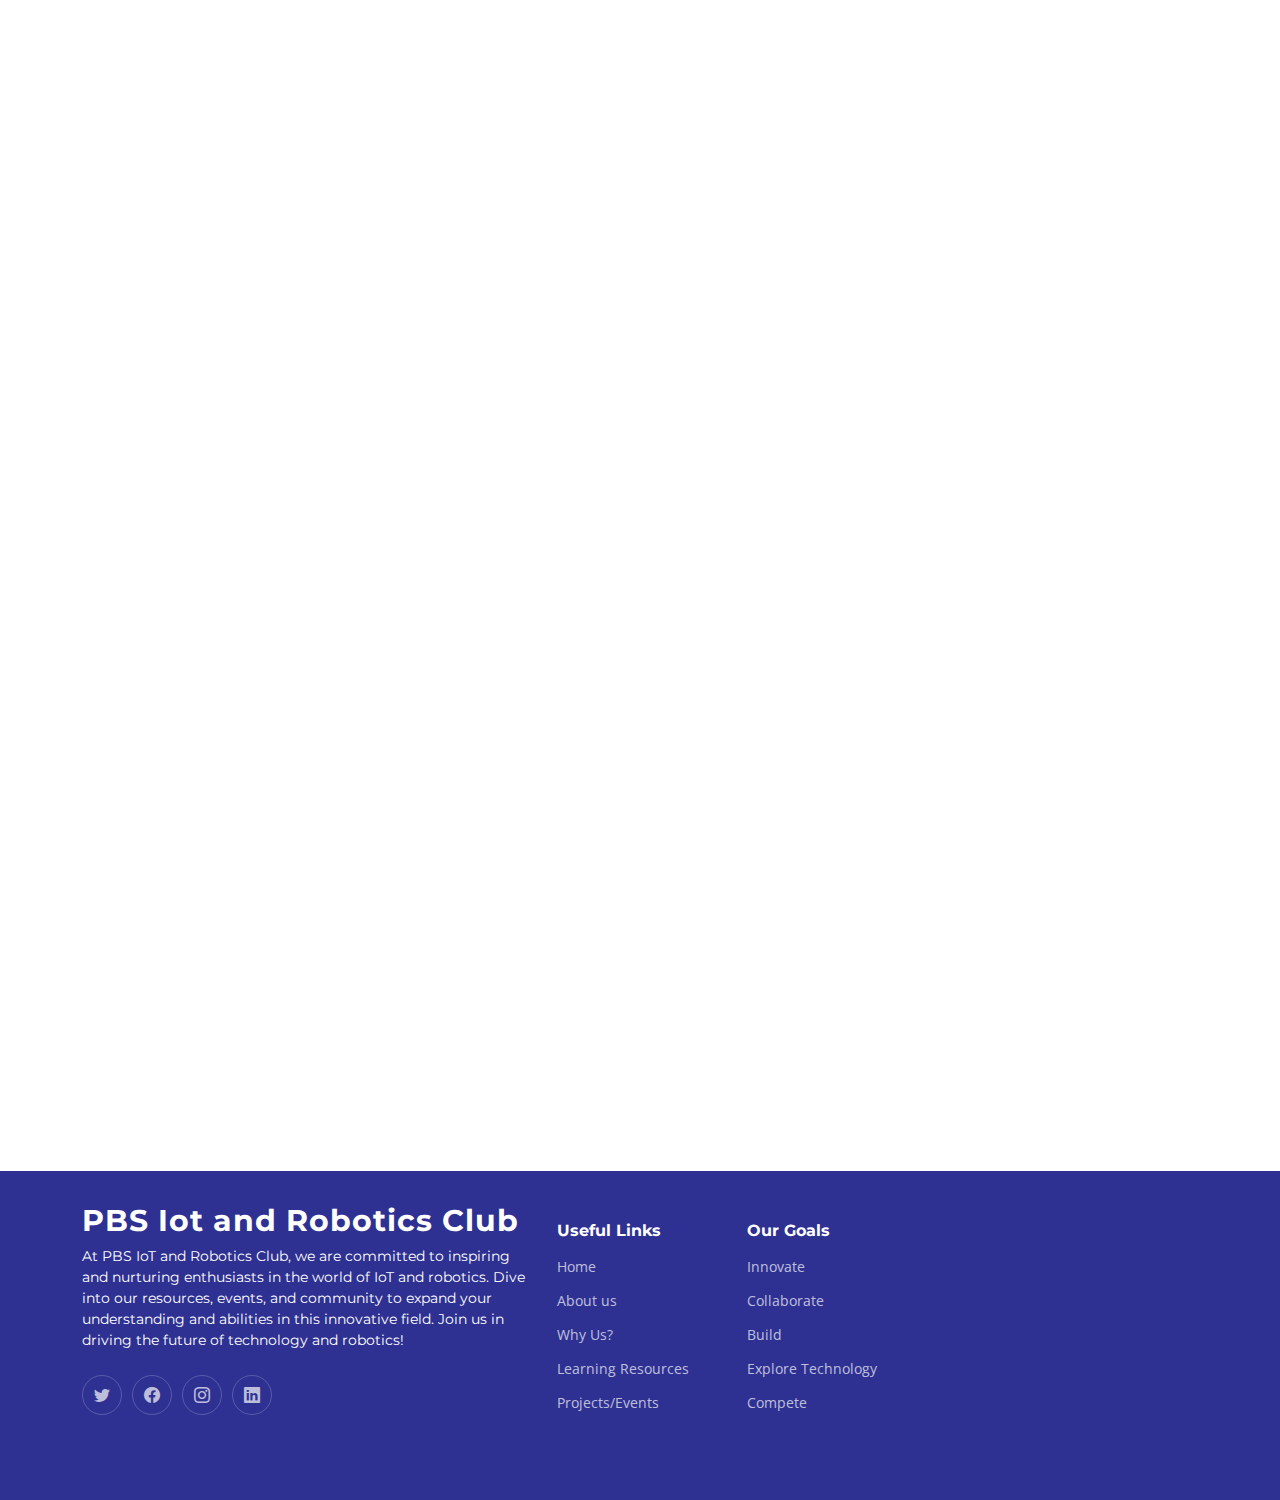
==== commit 1dcc8893: "Update index.html" ====
--- a/index.html
+++ b/index.html
@@ -129,7 +129,7 @@
           <p>Discover, Build, Innovate: The IoT and Robotics Club Journey.</p>
           <div class="d-flex justify-content-center justify-content-lg-start">
             <a href="https://tally.so/r/meQd4o" class="btn-get-started">Join Now!</a>
-            <a href="https://github.com/orgs/pbscybsec/discussions/new/choose" class="btn-watch-video d-flex align-items-center"><i class="bi bi-people-fill"></i><span>Discussions</span></a>
+          
           </div>
         </div>
         <div class="col-lg-6 order-1 order-lg-2">
@@ -472,31 +472,7 @@
 
           </div>
 
-          <div class="col-lg-8">
-            <form action="http://localhost:8080/submit" method="post" role="form" class="php-email-form">
-              <div class="row">
-                <div class="col-md-6 form-group">
-                  <input type="text" name="name" class="form-control" id="name" placeholder="Your Name" required>
-                </div>
-                <div class="col-md-6 form-group mt-3 mt-md-0">
-                  <input type="email" class="form-control" name="email" id="email" placeholder="Your Email" required>
-                </div>
-              </div>
-              <div class="form-group mt-3">
-                <input type="text" class="form-control" name="subject" id="subject" placeholder="Subject" required>
-              </div>
-              <div class="form-group mt-3">
-                <textarea class="form-control" name="message" rows="7" placeholder="Message" required></textarea>
-              </div>
-              <div class="my-3">
-                <div class="sent-message">Your message has been sent. Thank you!</div>
-              </div>
-              <div class="text-center"><button type="submit">Send Message</button></div>
-            </form>
-          </div><!-- End Contact Form -->
-        </div>
-      </div>
-    </section><!-- End Contact Section -->
+         
 
   </main><!-- End #main -->
 
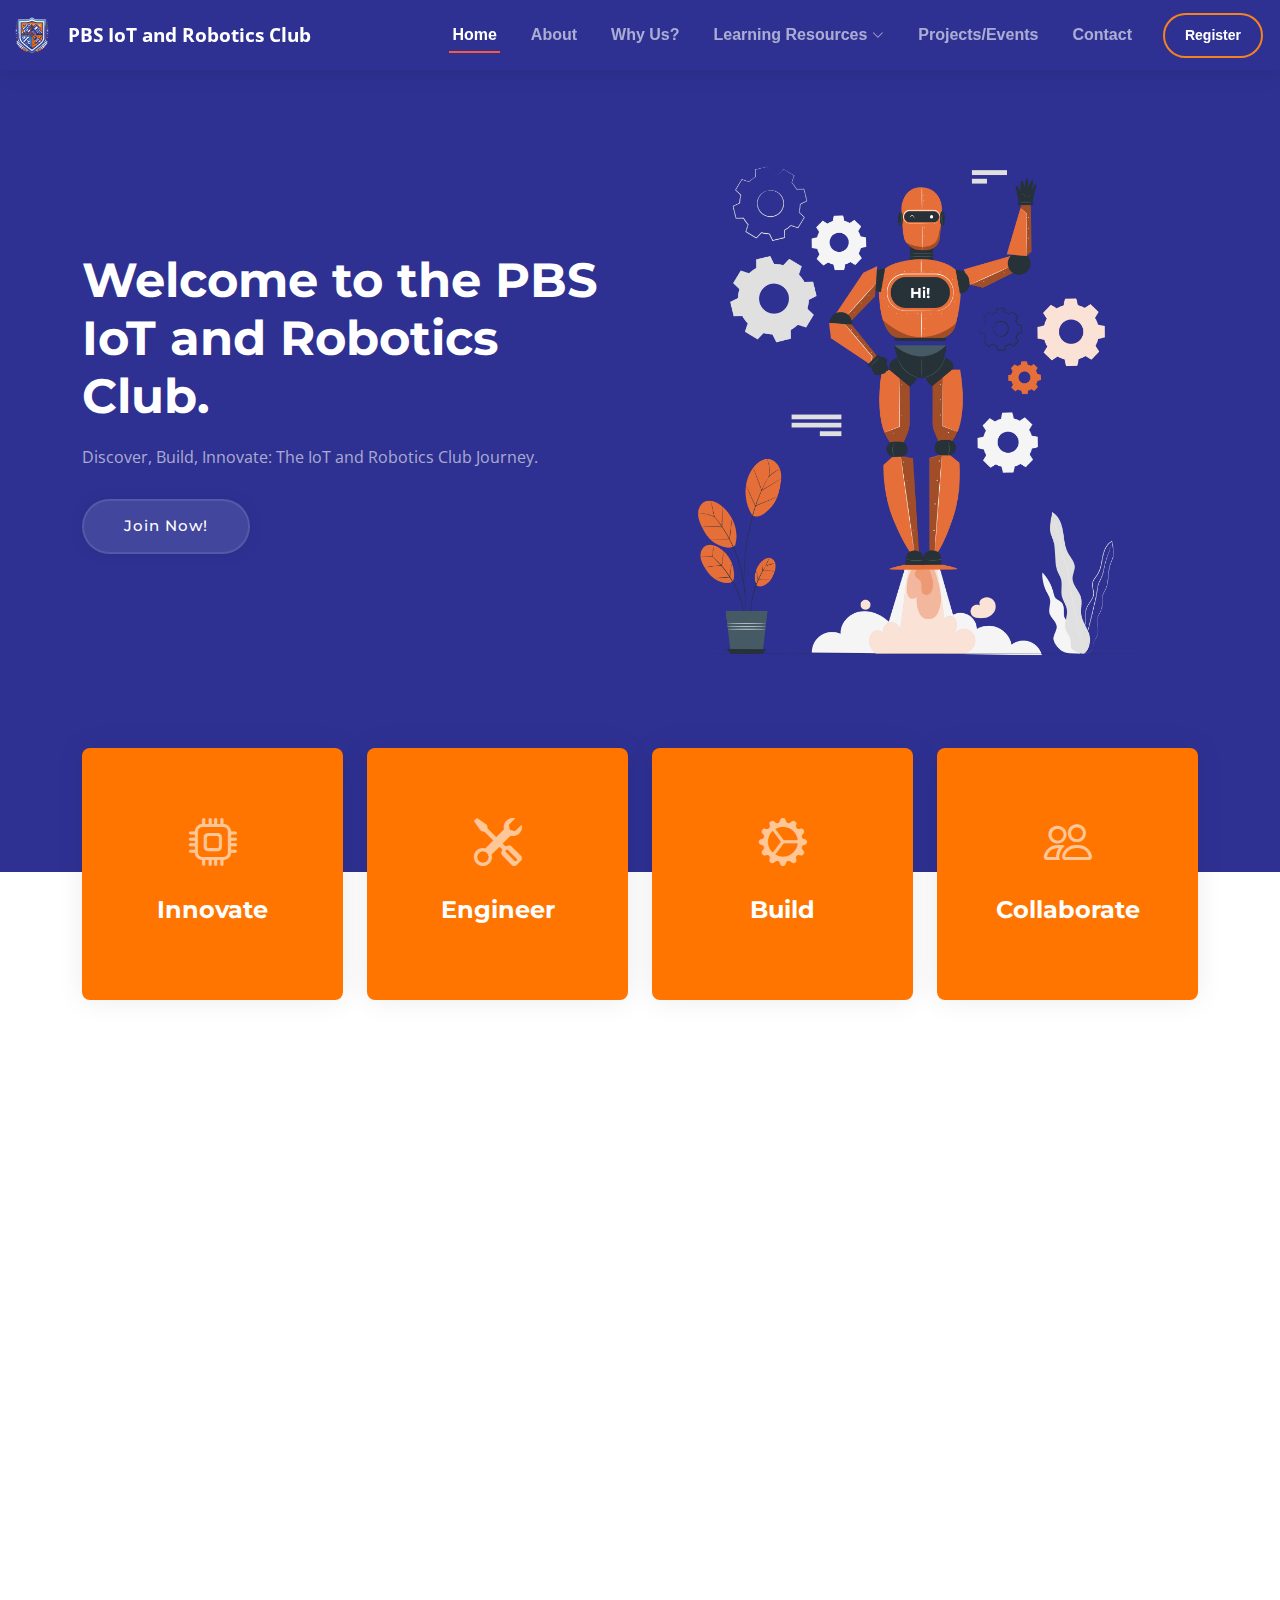
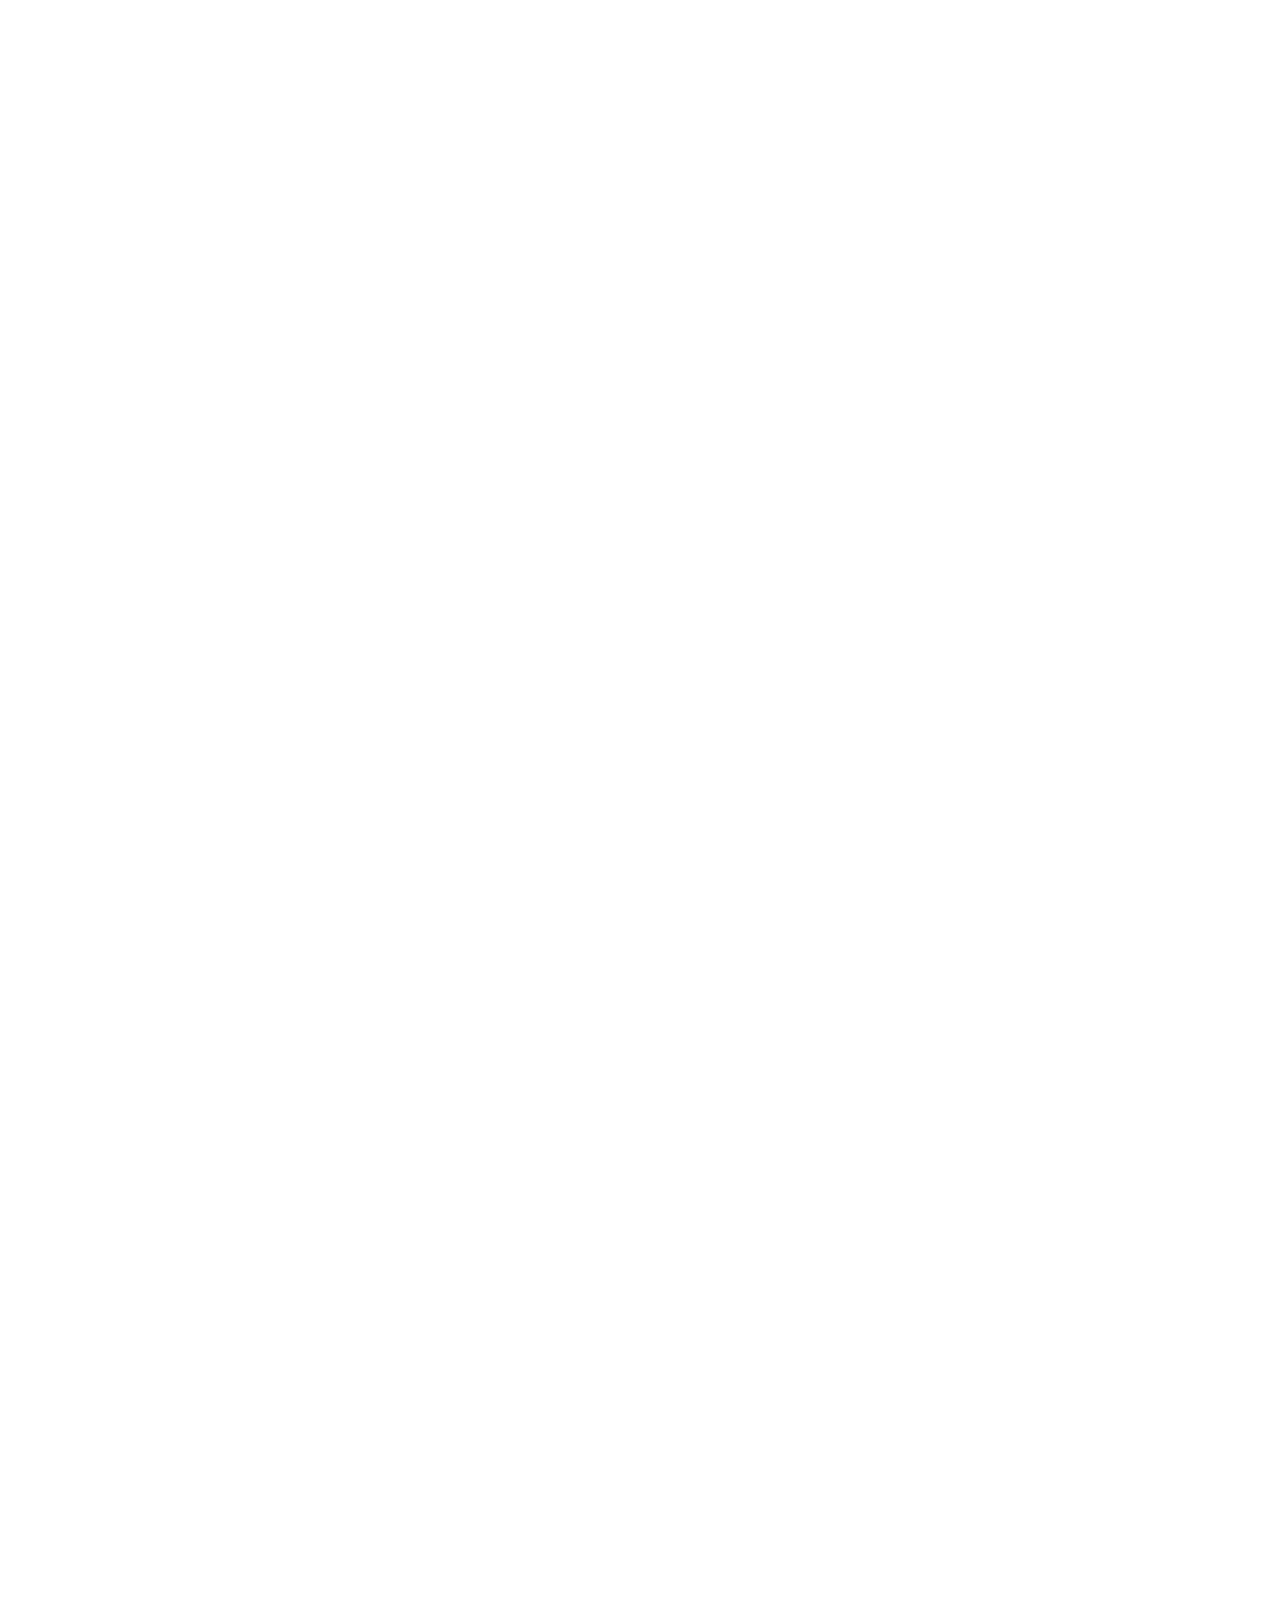
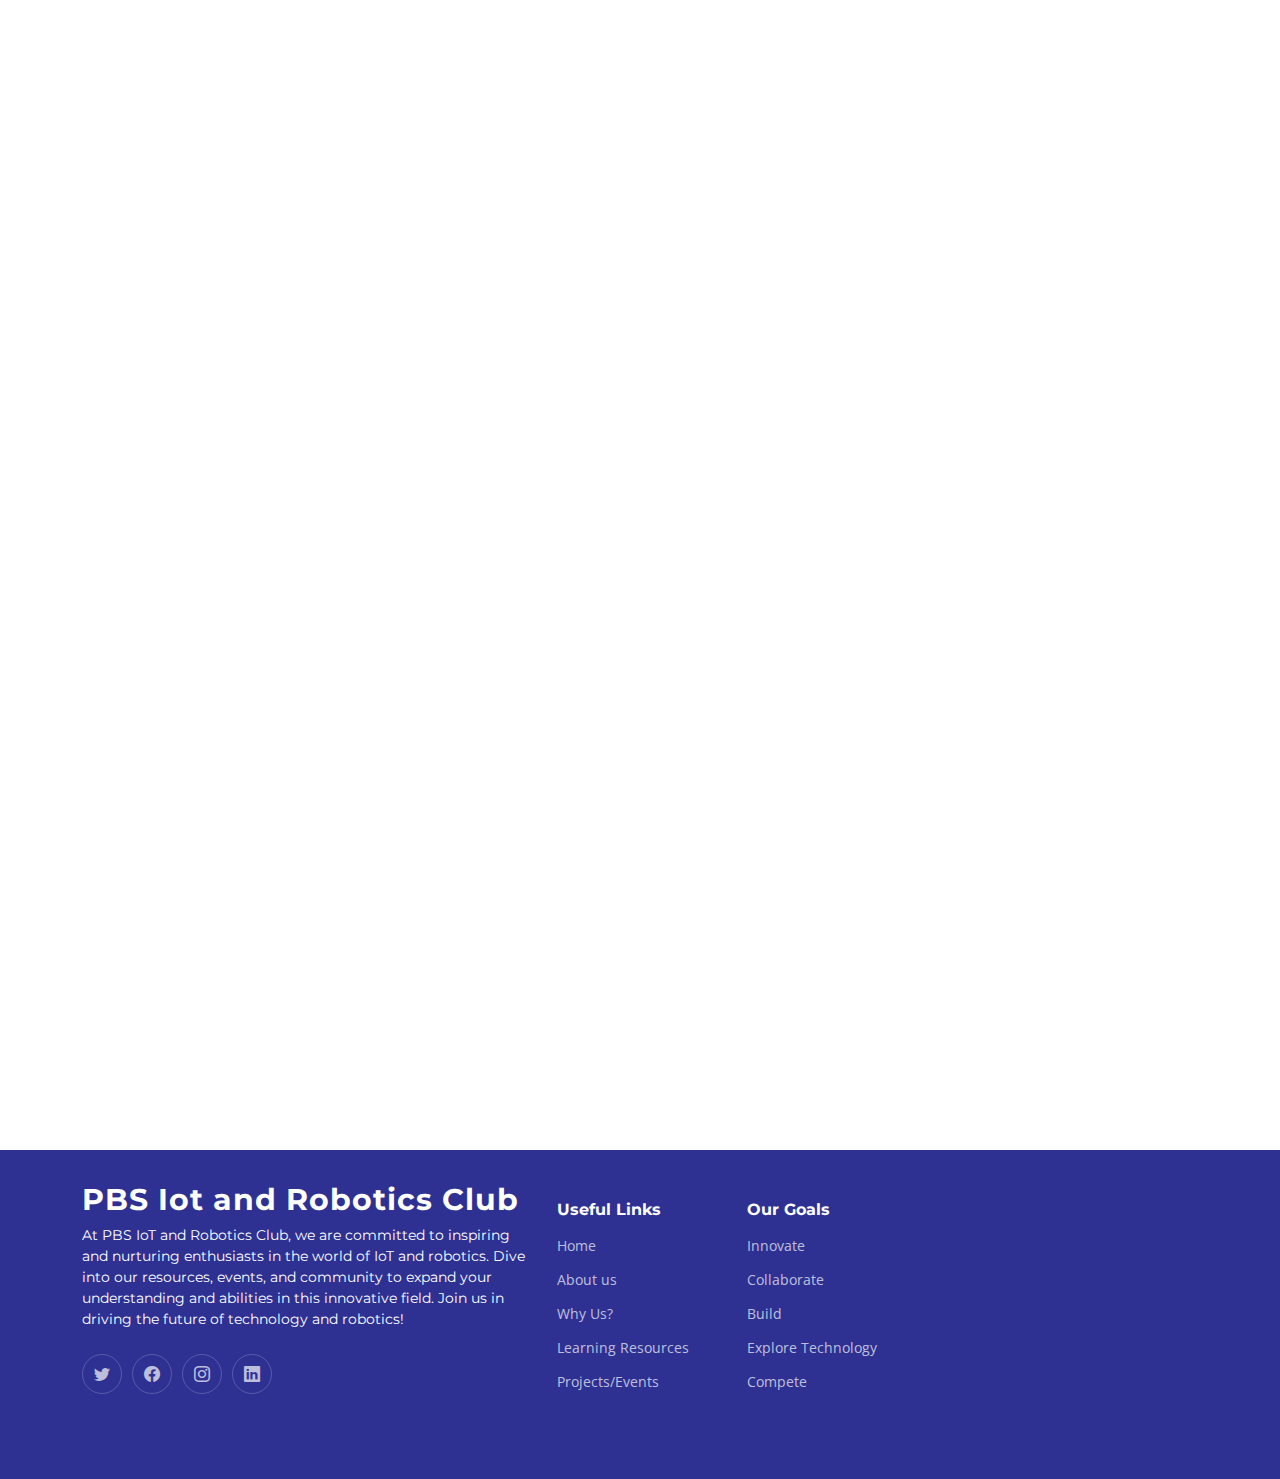
==== commit e6500870: "Update index.html" ====
--- a/index.html
+++ b/index.html
@@ -434,8 +434,8 @@
 
         <div class="row gx-lg-0 gy-4">
 
-          <div class="col-lg-4">
-
+<!--           <div class="col-lg-4">
+ -->
             <div class="info-container d-flex flex-column align-items-center justify-content-center">
               <div class="info-item d-flex">
                 <i class="bi bi-geo-alt flex-shrink-0"></i>
@@ -470,8 +470,8 @@
               </div><!-- End Info Item -->
             </div>
 
-          </div>
-
+<!--           </div>
+ -->
          
 
   </main><!-- End #main -->
--- a/assets/css/main.css
+++ b/assets/css/main.css
@@ -519,7 +519,7 @@
     position: absolute;
     inset: 0;
     padding: 50px 0 10px 0;
-    margin: 0;
+    margin: 20px;
     background: rgba(0, 131, 116, 0.9);
     overflow-y: auto;
     transition: 0.3s;
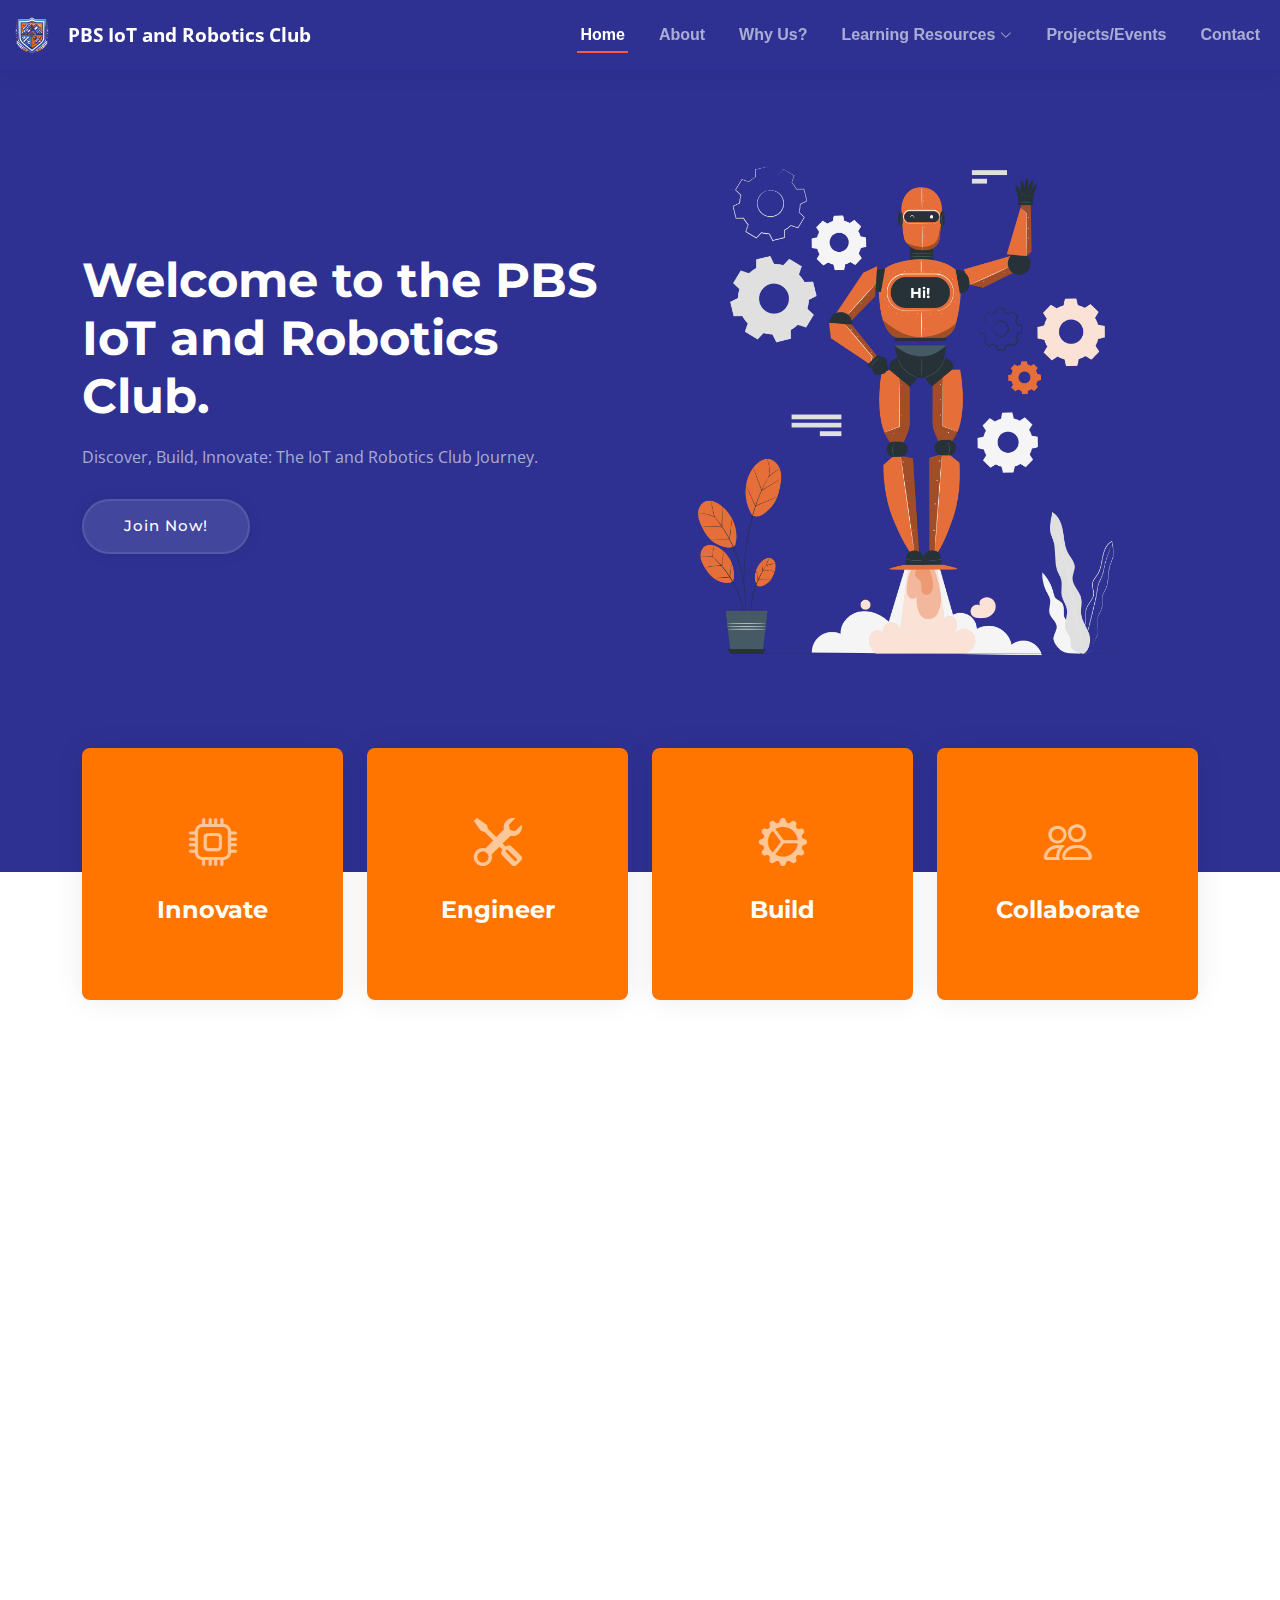
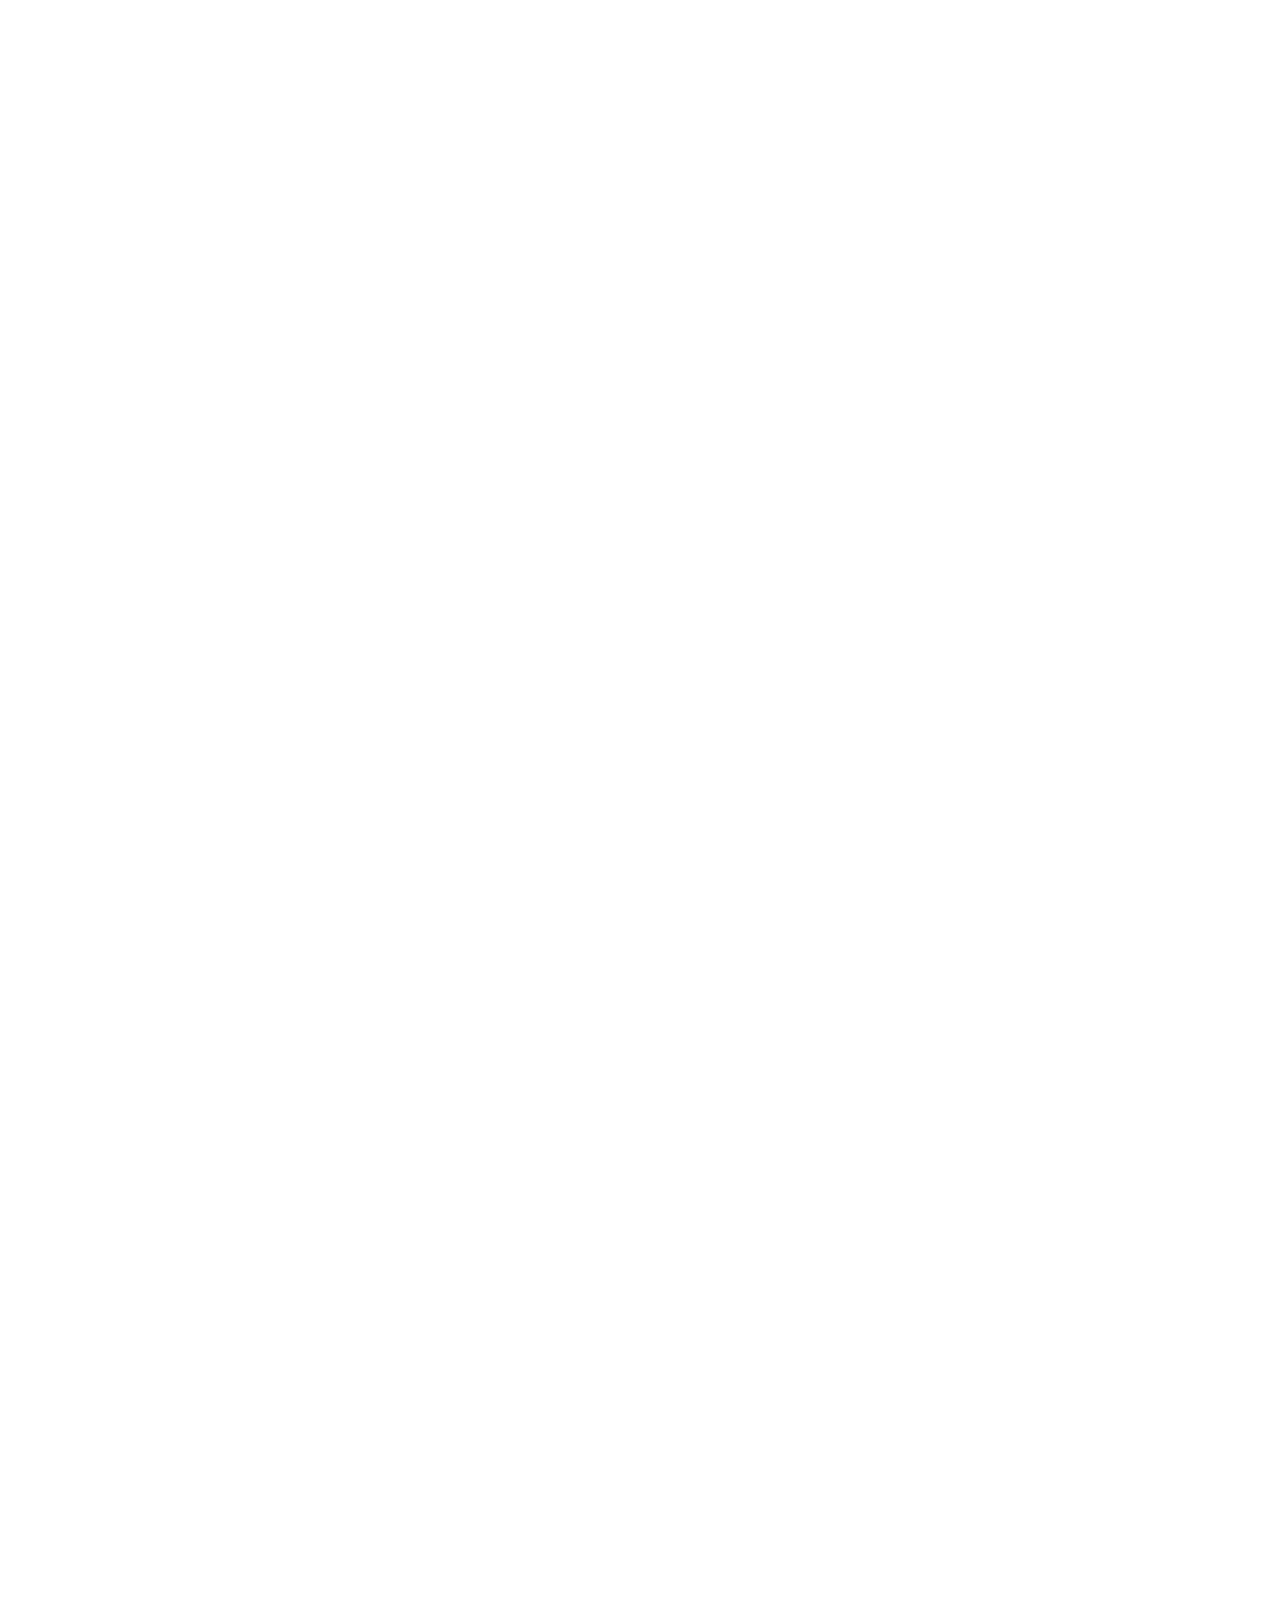
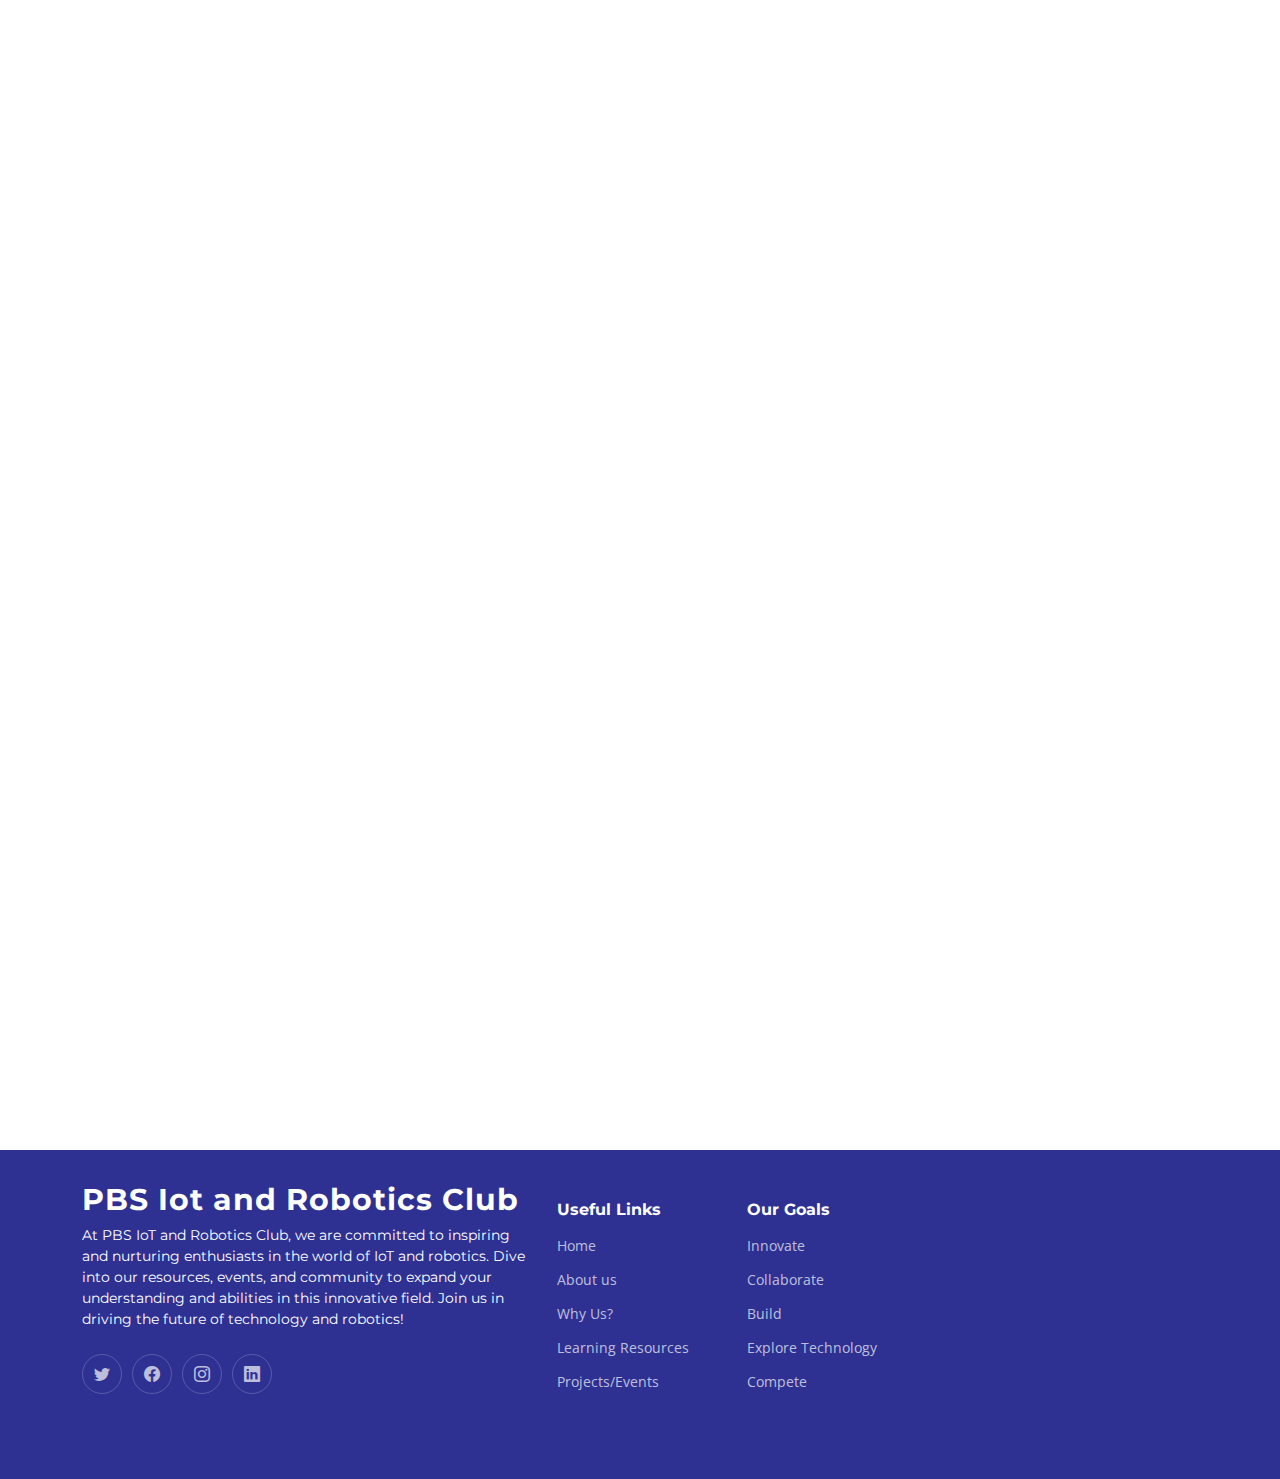
==== commit 115b6911: "Update index.html" ====
--- a/index.html
+++ b/index.html
@@ -109,7 +109,7 @@
           </li>
           <li><a href="projects.html">Projects/Events</a></li>
           <li><a href="#contact">Contact</a></li>
-          <li><a class="getstarted scrollto" href="https://pbscybsec.vercel.app">Register</a></li>
+         
         </ul>
       </nav><!-- .navbar -->
 
